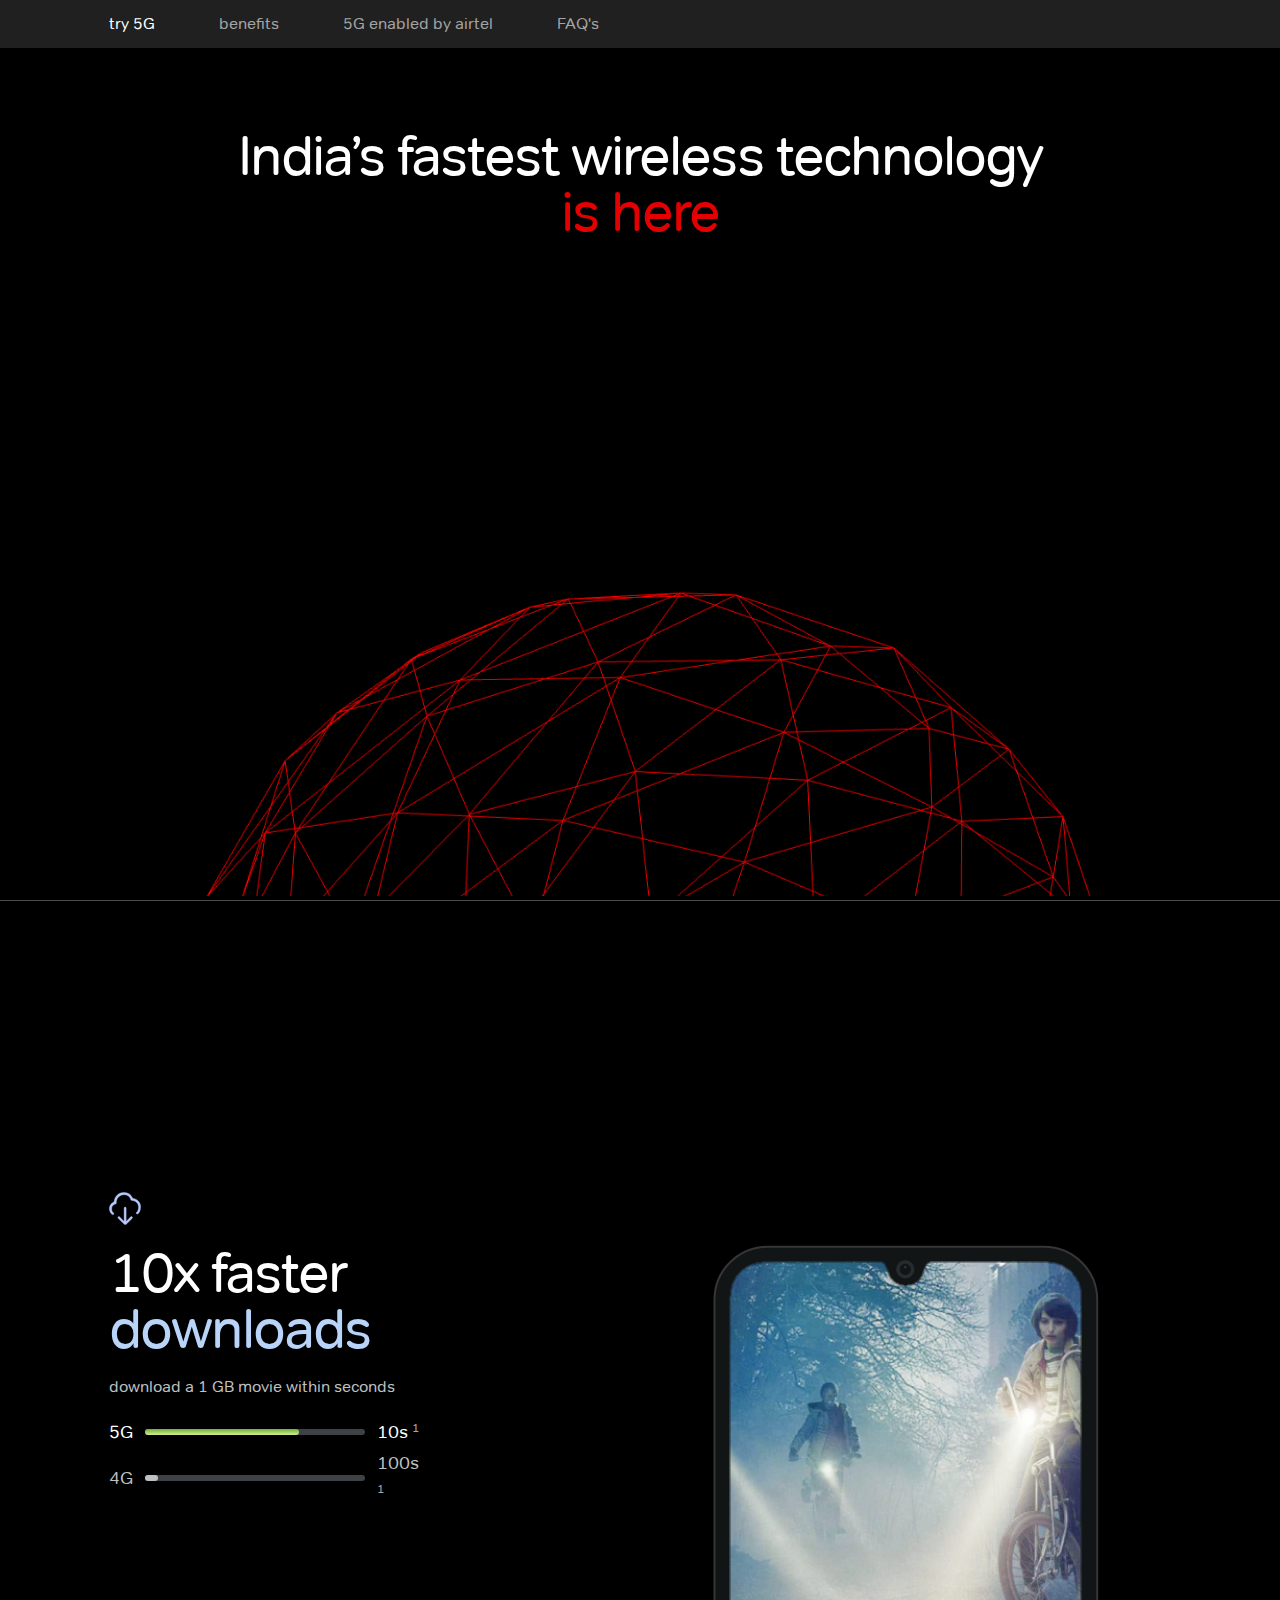
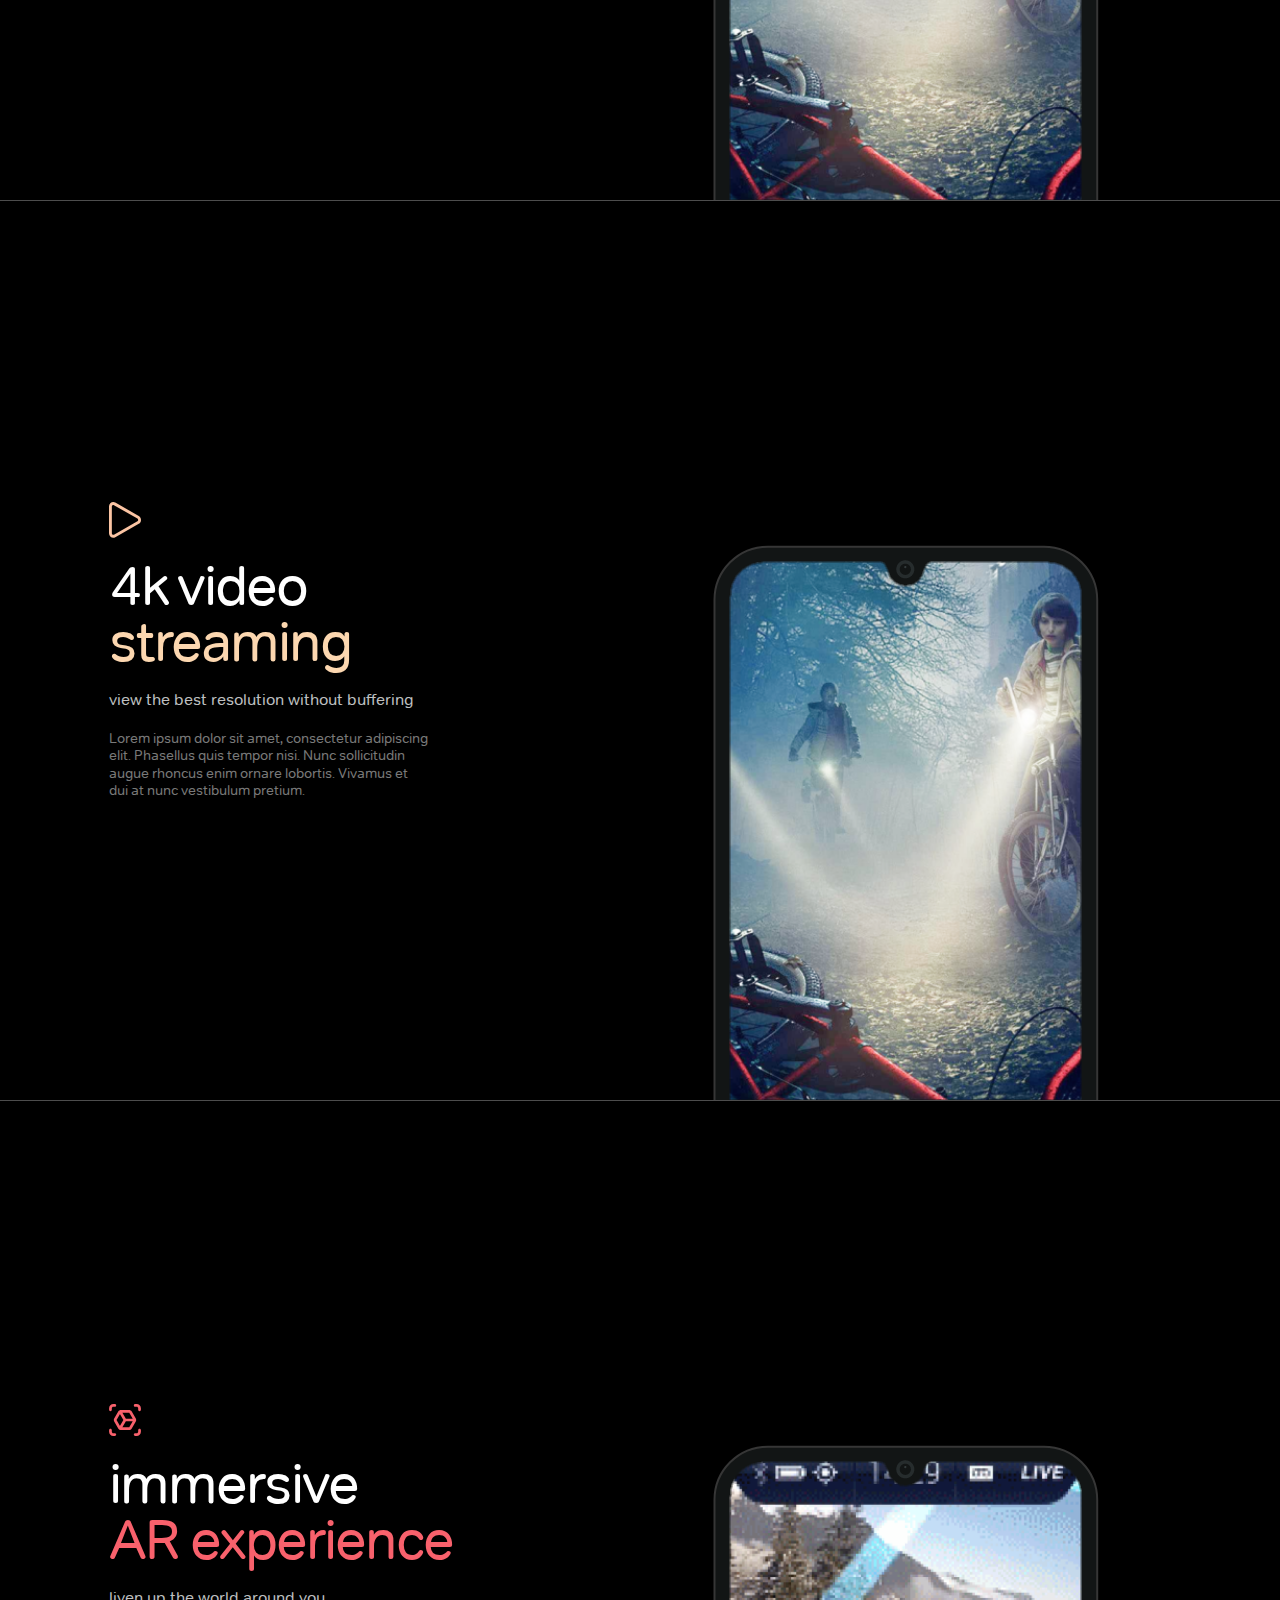
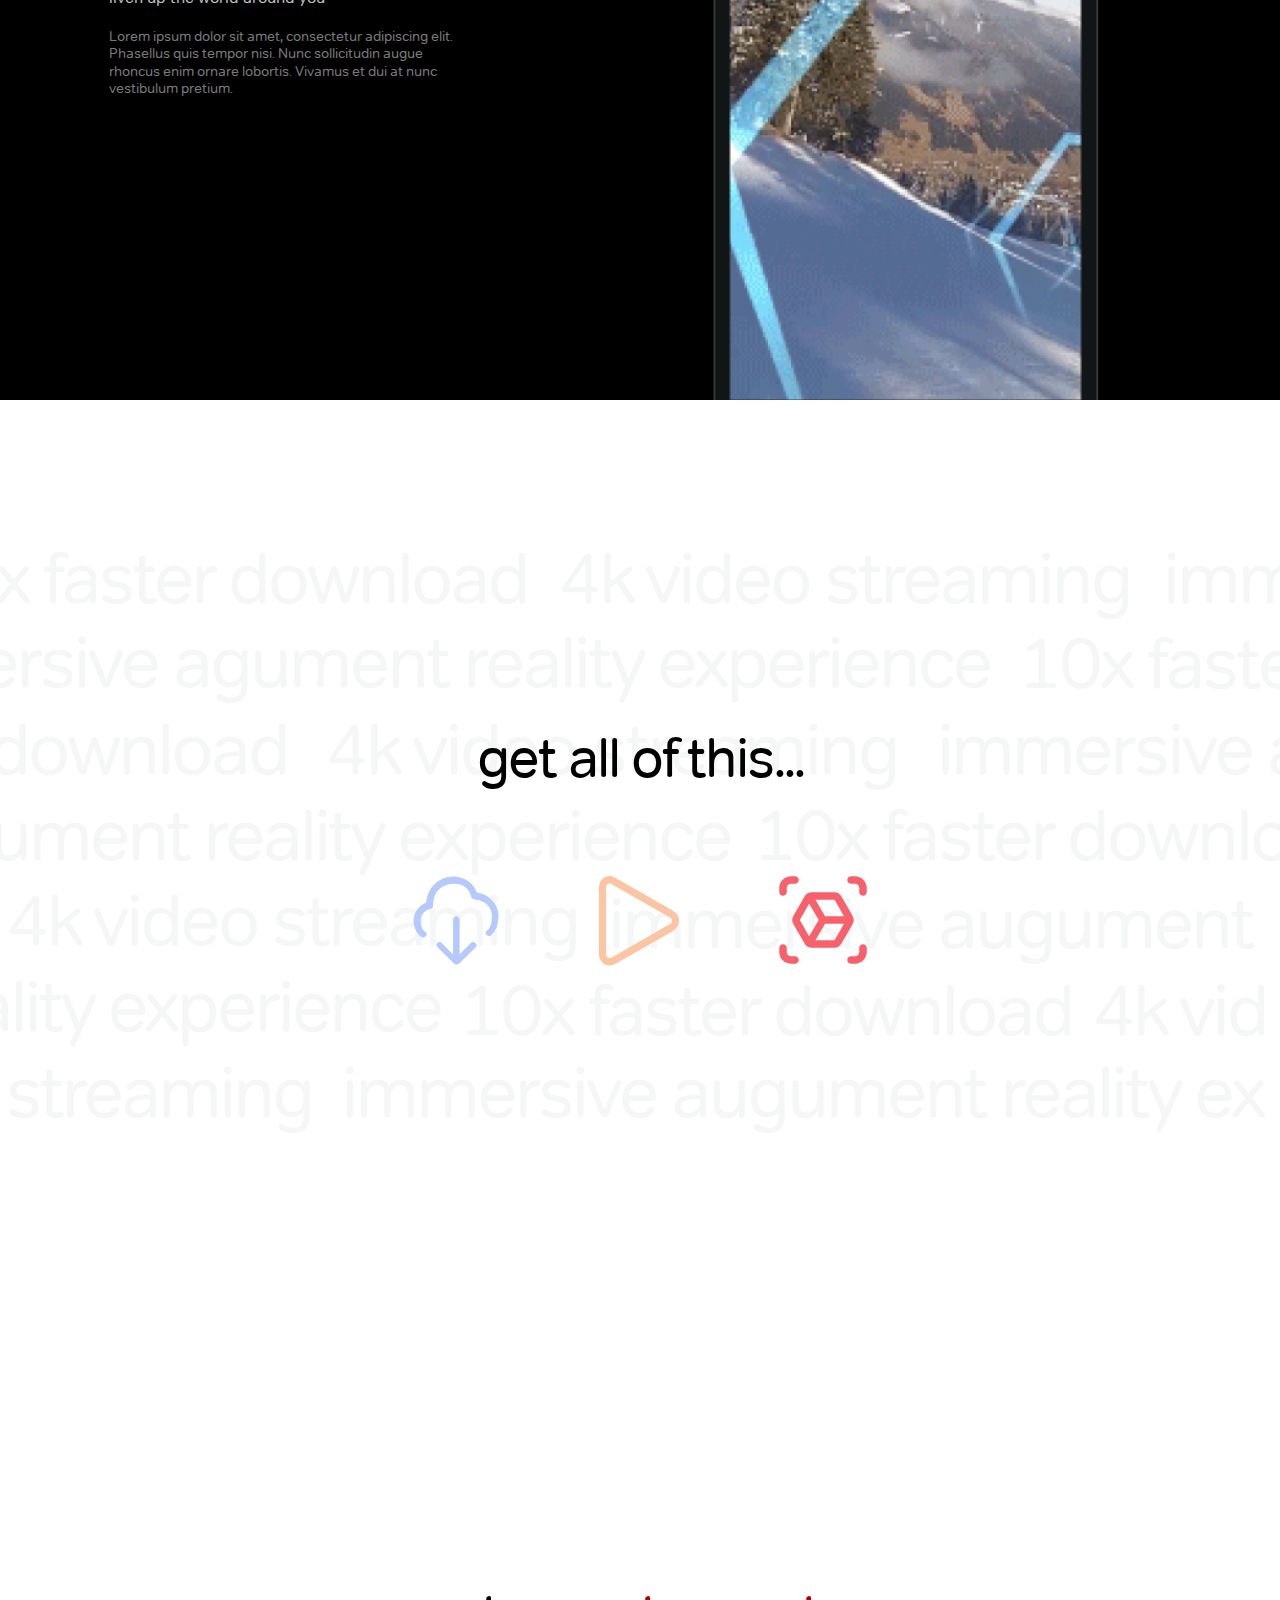
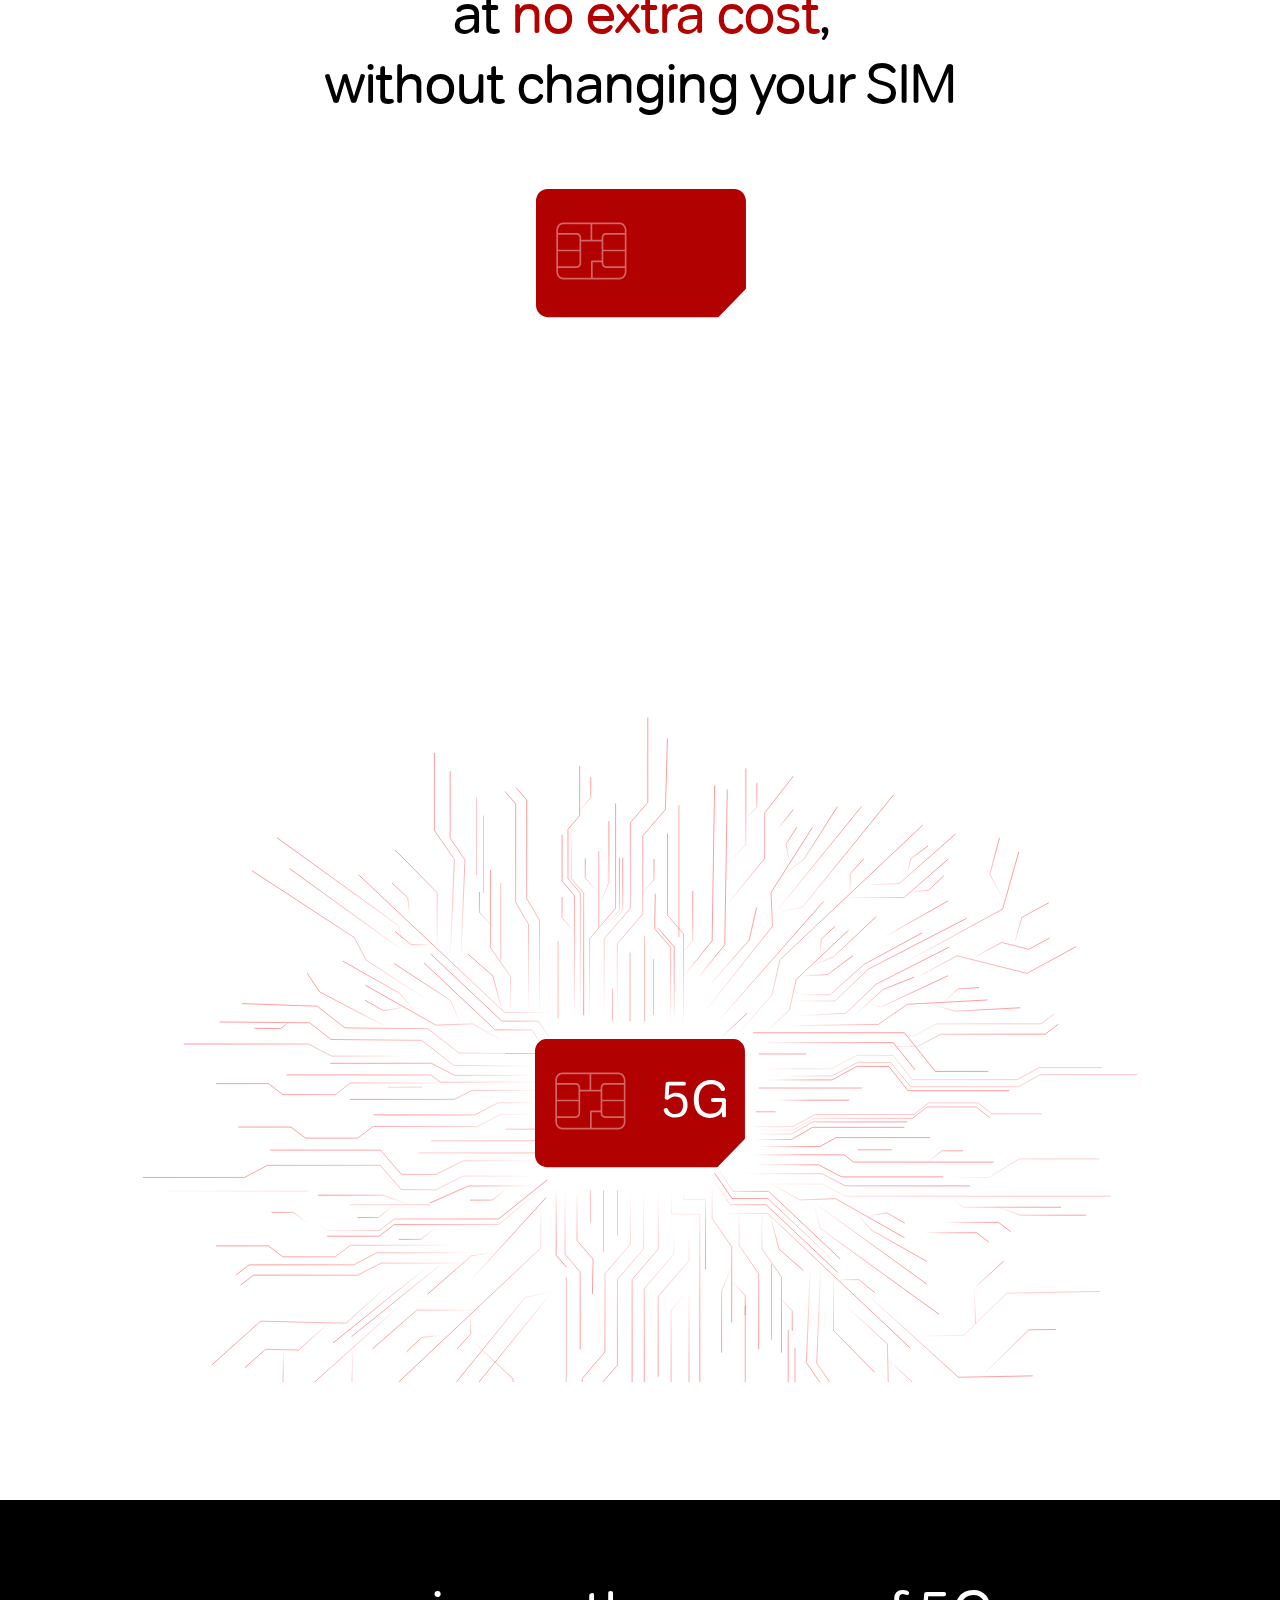
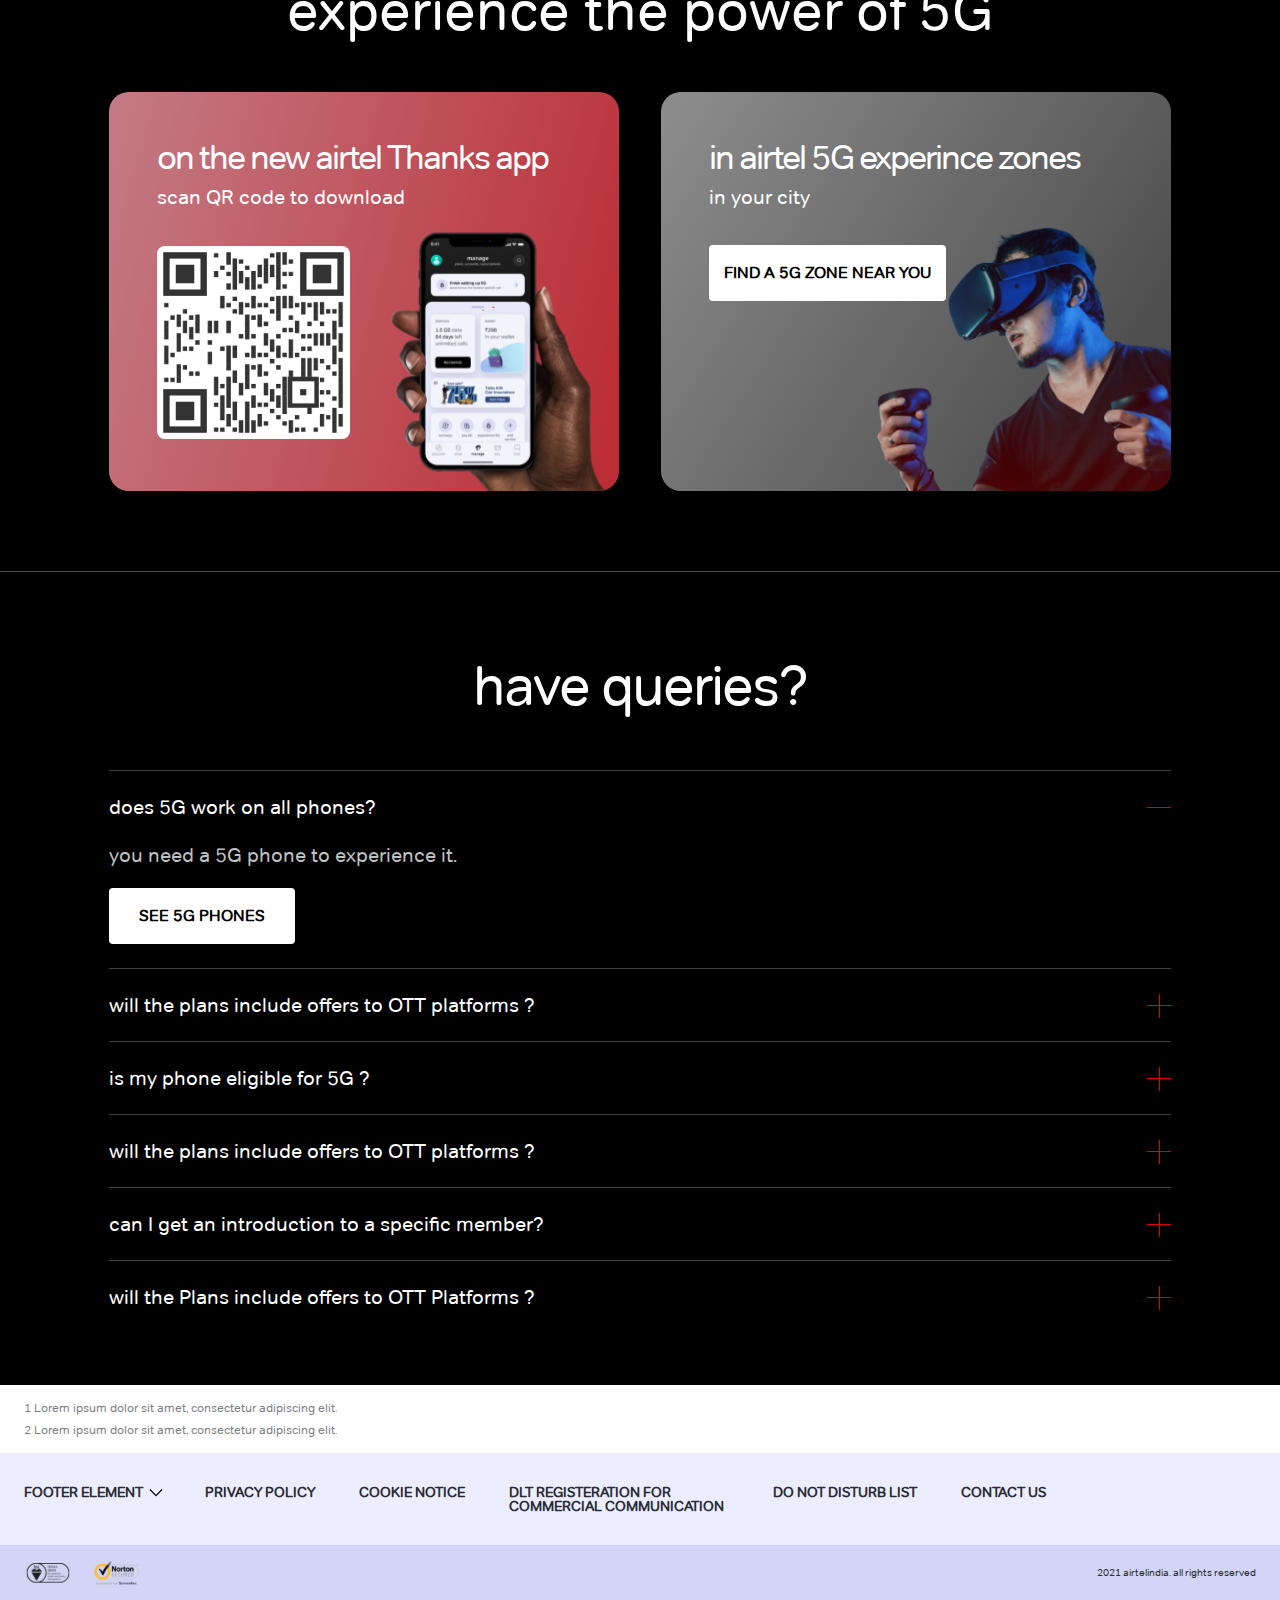
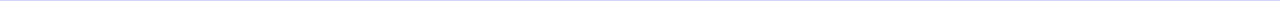
==== index.html @ 3ee7df26 "first commit" ====
<!DOCTYPE html>
<html lang="en">
<head>
    <meta charset="UTF-8">
    <meta http-equiv="X-UA-Compatible" content="IE=edge">
    <meta name="viewport" content="width=device-width, initial-scale=1.0">
    <title>Airtel 5G</title>
    <link rel="stylesheet" href="./font/font-style.css" />
    <link rel="stylesheet" href="./scss/style.css" />
</head>
<body>
    <header>
      <div class="sub_header">
        <div class="container">
          <ul class="menu_list" id="menu_list">
            <li class="active">
              <a href="javascript:void(0);">try 5G</a>
            </li>
            <li>
              <a href="javascript:void(0);">benefits</a>
            </li>
            <li>
              <a href="javascript:void(0);">5G enabled by airtel</a>
            </li>
            <li>
              <a href="javascript:void(0);">FAQ's</a>
            </li>
          </ul>
        </div>
      </div>
    </header>
    <section class="head_sectoin">
      <div class="startup_content">
        <div class="container">
          <div class="inside_area">
            <div class="content">
                <h4>India’s fastest wireless technology</h4>
                <h4><span>is here</span></h4>
            </div>
            <div class="animated_circle">
                <img src="./img/svg/sphere1.svg" alt="" />
            </div>
          </div>
        </div>
      </div>
    </section>
    <section class="download_section">
      <div class="container">
        <div class="inside_controller">
          <div class="content_left">
            <div class="content_area">
              <div class="icon">
                <img src="./img/svg/download_icon.svg" alt="" />
              </div>
              <h4>10x faster <span>downloads</span></h4>
              <div class="info_text">download a 1 GB movie within seconds</div>
              <div class="download_compare">
              <div class="progress progress_5g">
                  <span class="spectra_name">5G</span>
                  <div class="progress_bar">
                      <span class="loader"></span>
                  </div>
                  <span class="load_time">10s <sup>1</sup></span>
              </div>
              <div class="progress progress_4g">
                  <span class="spectra_name">4G</span>
                  <div class="progress_bar">
                      <span class="loader"></span>
                  </div>
                  <span class="load_time">100s <sup>1</sup></span>
              </div>
            </div>
            </div>
          </div>
          <div class=""></div>
          <div class="media_right">
            <div class="phone_pic">
                <img class="inside_screen" src="./img/png/Screen1.png" alt="" />
                <img class="screen_frame" src="./img/png/Device.png" alt="" />
            </div>
          </div>
        </div>
      </div>
    </section>
    <section class="video_section">
      <div class="container">
        <div class="inside_controller">
          <div class="content_left">
            <div class="content_area">
              <div class="icon">
                <img src="./img/svg/video_icon.svg" alt="" />
              </div>
              <h4>4k video <span>streaming</span></h4>
              <div class="info_text">view the best resolution without buffering</div>
              <p>Lorem ipsum dolor sit amet, consectetur adipiscing elit. Phasellus quis tempor nisi. Nunc sollicitudin augue rhoncus enim ornare lobortis. Vivamus et dui at nunc vestibulum pretium.</p>
            </div>
          </div>
          <div class="media_right">
            <div class="phone_pic">
                <img class="inside_screen" src="./img/png/Screen1.png" alt="" />
                <img class="screen_frame" src="./img/png/Device.png" alt="" />
            </div>
          </div>
        </div>
      </div>
    </section>
    <section class="experience_section">
      <div class="container">
        <div class="inside_controller">
          <div class="content_left">
            <div class="content_area">
              <div class="icon">
                <img src="./img/svg/experience_icon.svg" alt="" />
              </div>
              <h4>immersive <span>AR experience</span></h4>
              <div class="info_text">liven up the world around you</div>
              <p>Lorem ipsum dolor sit amet, consectetur adipiscing elit. Phasellus quis tempor nisi. Nunc sollicitudin augue rhoncus enim ornare lobortis. Vivamus et dui at nunc vestibulum pretium.</p>
            </div>
          </div>
          <div class="media_right">
            <div class="phone_pic">
                <img class="inside_screen" src="./img/png/AR-ski.png" alt="" />
                <img class="screen_frame" src="./img/png/Device.png" alt="" />
            </div>
          </div>
        </div>
      </div>
    </section>
    <section class="benefit_section">
        <div class="loding_screen">
            <div class="container">
                <div class="lodiing_area">
                    <div class="lodiing_content">
                        <div class="title">get all of this...</div>
                        <ul class="load_items">
                            <li>
                                <img src="./img/svg/download_icon.svg" alt="" />
                            </li>
                            <li>
                                <img src="./img/svg/video_icon.svg" alt="" />
                            </li>
                            <li>
                                <img src="./img/svg/experience_icon.svg" alt="" />
                            </li>
                        </ul>
                    </div>
                </div>
            </div>
        </div>
        <div class="sim_screen">
            <div class="container">
                <div class="lodiing_area">
                    <div class="lodiing_content">
                        <div class="title">at <span>no extra cost</span>,</div>
                        <div class="title">without changing your SIM</div>
                        <div class="sim_exchange">
                            <img src="./img/svg/Sim.svg" alt="" />
                        </div>
                    </div>
                </div>
            </div>
        </div>
        <div class="sim_exchanged_screen">
            <div class="container">
                <div class="lodiing_area">
                    <div class="lodiing_content">
                        <div class="sim_exchange">
                            <img src="./img/svg/5g.svg" alt="" />
                        </div>
                    </div>
                </div>
            </div>
        </div>
    </section>
    <section class="enabled_5g_section">
        <div class="container">
            <h3>experience the power of 5G</h3>
          <div class="row">
            <div class="left_col">
              <div class="card card_app">
                    <div class="graphics">
                        <img src="./img/svg/app_show.svg" alt="" />
                    </div>
                    <div class="card_content">
                        <h5>on the new airtel Thanks app</h5>
                        <p>scan QR code to download</p>
                        <div class="qrcode">
                            <img src="./img/svg/qrcode.svg" alt="" />
                        </div>
                    </div>
                </div>
            </div>
            <div class="right_col">
                <div class="card card_5gZone">
                    <div class="graphics">
                        <img src="./img/png/preview.png" alt="" />
                    </div>
                    <div class="card_content">
                        <h5>in airtel 5G experince zones</h5>
                        <p>in your city</p>
                        <div class="action_button">
                            <a href="javascript:void(0);">find a 5G zone Near You</a>
                        </div>
                    </div>
                  </div>
                </div>
            </div>
          </div>
        </div>
      </section>
      <section class="faq_section">
        <div class="container">
          <div class="inside_faq_area">
              <h4>have queries?</h4>
                <div class="details_group">
                  <details class="details" open="true">
                    <summary class="details__summary">
                        does 5G work on all phones?
                    </summary>
                    <div class="details__content">
                        <p>you need a 5G phone to experience it.</p>
                        <div class="button_area">
                            <a class="trigger" href="javascript:void(0);">see 5G phones</a>
                        </div>
                    </div>
                  </details>
              
                  <details class="details">
                    <summary class="details__summary">will the plans include offers to OTT platforms ?</summary>
                    <div class="details__content">
                      <p>Lorem ipsum dolor sit, amet consectetur adipisicing elit. </p> 
                    </div>
                  </details>
              
                  <details class="details">
                    <summary class="details__summary">is my phone eligible for 5G ?</summary>
                    <div class="details__content">
                      <p>Lorem ipsum dolor sit amet consectetur adipisicing elit. Voluptatem recusandae, amet quisquam aliquid commodi hic ea quibusdam voluptates, exercitationem labore rerum accusantium consequuntur architecto? Ea fugit nisi laborum voluptatibus quisquam laboriosam tenetur. Autem molestias quod, obcaecati deserunt totam quae corporis, optio ipsam, similique adipisci fuga explicabo earum incidunt natus id.</p>
                    </div>
                  </details>
              
                  <details class="details">
                    <summary class="details__summary">will the plans include offers to OTT platforms ?</summary>
                    <div class="details__content">
                      <p>Lorem ipsum, dolor sit amet consectetur adipisicing elit. A odit voluptate saepe optio quia illo veniam. Distinctio, aliquam neque libero veniam sint ab perferendis? Dolore.</p>
                    </div>
                  </details>
                  <details class="details">
                    <summary class="details__summary">can I get an introduction to a specific member?</summary>
                    <div class="details__content">
                      <p>Lorem ipsum, dolor sit amet consectetur adipisicing elit. A odit voluptate saepe optio quia illo veniam. Distinctio, aliquam neque libero veniam sint ab perferendis? Dolore.</p>
                    </div>
                  </details>
                  <details class="details">
                    <summary class="details__summary">will the Plans include offers to OTT Platforms ?</summary>
                    <div class="details__content">
                      <p>Lorem ipsum, dolor sit amet consectetur adipisicing elit. A odit voluptate saepe optio quia illo veniam. Distinctio, aliquam neque libero veniam sint ab perferendis? Dolore.</p>
                    </div>
                  </details>
                </div>
            </div>
        </div>
      </section>
      <footer>
        <ul class="footer_top">
          <li class="footer_top_item">1 Lorem ipsum dolor sit amet, consectetur adipiscing elit.</li>
          <li class="footer_top_item">2 Lorem ipsum dolor sit amet, consectetur adipiscing elit.</li>
        </ul>
        <ul class="footer_main">
          <li class="footer_main_item">Footer Element</li>
          <li class="footer_main_item">Privacy Policy</li>
          <li class="footer_main_item">Cookie Notice</li>
          <li class="footer_main_item">DLT Registeration for commercial communication</li>
          <li class="footer_main_item">Do not disturb list</li>
          <li class="footer_main_item">Contact Us</li>
        </ul>
        <div class="footer_foot">
          <div class="footer_foot_left">
            <img class="img" src="./img/svg/bsi.svg" alt="bsi" />
            <img class="img" src="./img/svg/norton.svg" alt="norton" />
          </div>
          <div class="footer_foot_right">2021 airtelindia. all rights reserved</div>
        </div>
      </footer>
      <!-- modal -->
    <div class="modal">
        <div class="modal_body">
            <div class="container">
                <span class="close_button"></span>
                <div class="modal_head">
                    <h1>airtel 5G experience zones</h1>
                    <p>select a city to find airtel 5G experience zones</p>
                    <ul class="badge_items">
                        <li>
                            <a href="javascript:void(0);">Delhi</a>
                        </li>
                        <li>
                            <a href="javascript:void(0);">Mumbai</a>
                        </li>
                        <li>
                            <a href="javascript:void(0);">Bangalore</a>
                        </li>
                        <li>
                            <a href="javascript:void(0);">Chennai</a>
                        </li>
                        <li>
                            <a href="javascript:void(0);">Hyderabad</a>
                        </li>
                    </ul>
                </div>
                <div class="near_option_card">
                    <div class="card_title">5g zones near you</div>
                    <div class="inside_wrapper">
                        <ul class="zone_list">
                            <li>
                                <div class="inside_list">
                                    <div class="icon">
                                        <img src="./img/svg/marketplace.svg" alt="" />
                                    </div>
                                    <div class="content">
                                        <h4>Airtel Store Sector 14</h4>
                                        <div class="near_destination">andrew ganj • 1 km</div>
                                        <a href="javascript:void(0);">VIEW ON MAP</a>
                                    </div>
                                </div> 
                            </li>
                            <li>
                                <div class="inside_list">
                                    <div class="icon">
                                        <img src="./img/svg/marketplace.svg" alt="" />
                                    </div>
                                    <div class="content">
                                        <h4>Airtel Store Sector 14</h4>
                                        <div class="near_destination">andrew ganj • 1 km</div>
                                        <a href="javascript:void(0);">VIEW ON MAP</a>
                                    </div>
                                </div> 
                            </li>
                            <li>
                                <div class="inside_list">
                                    <div class="icon">
                                        <img src="./img/svg/marketplace.svg" alt="" />
                                    </div>
                                    <div class="content">
                                        <h4>Airtel Store Sector 14</h4>
                                        <div class="near_destination">andrew ganj • 1 km</div>
                                        <a href="javascript:void(0);">VIEW ON MAP</a>
                                    </div>
                                </div> 
                            </li>
                            <li>
                                <div class="inside_list">
                                    <div class="icon">
                                        <img src="./img/svg/marketplace.svg" alt="" />
                                    </div>
                                    <div class="content">
                                        <h4>Airtel Store Sector 14</h4>
                                        <div class="near_destination">andrew ganj • 1 km</div>
                                        <a href="javascript:void(0);">VIEW ON MAP</a>
                                    </div>
                                </div> 
                            </li>
                            <li>
                                <div class="inside_list">
                                    <div class="icon">
                                        <img src="./img/svg/marketplace.svg" alt="" />
                                    </div>
                                    <div class="content">
                                        <h4>Airtel Store Sector 14</h4>
                                        <div class="near_destination">andrew ganj • 1 km</div>
                                        <a href="javascript:void(0);">VIEW ON MAP</a>
                                    </div>
                                </div> 
                            </li>
                            <li>
                                <div class="inside_list">
                                    <div class="icon">
                                        <img src="./img/svg/marketplace.svg" alt="" />
                                    </div>
                                    <div class="content">
                                        <h4>Airtel Store Sector 14</h4>
                                        <div class="near_destination">andrew ganj • 1 km</div>
                                        <a href="javascript:void(0);">VIEW ON MAP</a>
                                    </div>
                                </div> 
                            </li>
                        </ul>
                    </div>
                </div>
            </div>
        </div>
    </div>
      <script src="./js/modal.js"></script>
      <script src="./js/accordion.js"></script>
  </body>
</html>
---- font/font-style.css ----
@font-face {
    font-family: "Tondo Corp";
    src: url("./Tondo_Corp.eot");
    src: url("./Tondo_Corp.eot?#iefix") format("embedded-opentype"),
    url("./Tondo_Corp.woff2") format("woff2"),
    url("./Tondo_Corp.woff") format("woff"),
    url("./Tondo_Corp.ttf") format("truetype"),
    url("./Tondo_Corp.svg") format("svg"); 
}
---- scss/style.css ----
:root {
  --white: #fff;
  --black: #000;
  --primary-color: #e40000;
  --gray: #202020;
  --light-gray: #BFC0C1;
}

input:hover, input:focus,
button:hover,
button:focus,
a:hover,
a:focus {
  outline: none;
}

html {
  -webkit-text-size-adjust: 100%;
}

body {
  margin: 0;
  padding: 0;
}

* {
  -webkit-box-sizing: border-box;
          box-sizing: border-box;
}

a {
  text-decoration: none;
}

h1,
h2,
h3,
h4,
h5 {
  font-weight: 700;
}

b,
strong {
  font-weight: bolder;
}

small {
  font-size: 80%;
}

ul {
  list-style: none;
  margin: 0;
  padding: 0;
}

sub,
sup {
  font-size: 75%;
  line-height: 0;
  position: relative;
  vertical-align: baseline;
}

sub {
  bottom: -0.25em;
}

sup {
  top: -0.5em;
}

img {
  border-style: none;
}

button,
input,
optgroup,
select,
textarea {
  font-family: inherit;
  font-size: 100%;
  margin: 0;
}

button,
select {
  text-transform: none;
}

button,
[type="button"],
[type="reset"],
[type="submit"] {
  -webkit-appearance: button;
}

button::-moz-focus-inner,
[type="button"]::-moz-focus-inner,
[type="reset"]::-moz-focus-inner,
[type="submit"]::-moz-focus-inner {
  border-style: none;
  padding: 0;
}

button:-moz-focusring,
[type="button"]:-moz-focusring,
[type="reset"]:-moz-focusring,
[type="submit"]:-moz-focusring {
  outline: none;
}

textarea {
  overflow: auto;
}

[type="checkbox"],
[type="radio"] {
  padding: 0;
}

[type="number"]::-webkit-inner-spin-button,
[type="number"]::-webkit-outer-spin-button {
  height: auto;
}

[type="search"] {
  -webkit-appearance: textfield;
  outline-offset: -2px;
}

[type="search"]::-webkit-search-decoration {
  -webkit-appearance: none;
}

::-webkit-file-upload-button {
  -webkit-appearance: button;
  font: inherit;
}

details {
  display: block;
}

template {
  display: none;
}

[hidden] {
  display: none;
}

footer .footer {
  -webkit-transition: all 0.2s ease-in-out;
  transition: all 0.2s ease-in-out;
}

footer .footer_top {
  padding: 16px 24px;
}

footer .footer_top_item {
  font-size: 12px;
  line-height: 14px;
  color: rgba(62, 65, 70, 0.7);
}

footer .footer_top_item:not(:first-child) {
  margin-top: 8px;
}

footer .footer_main {
  background-color: #ECEDFF;
  padding: 32px 24px;
  display: -webkit-box;
  display: -ms-flexbox;
  display: flex;
}

@media (max-width: 766px) {
  footer .footer_main {
    -webkit-box-orient: vertical;
    -webkit-box-direction: normal;
        -ms-flex-direction: column;
            flex-direction: column;
    padding: 24px;
  }
}

footer .footer_main_item {
  text-transform: uppercase;
  font-size: 14px;
  line-height: 14px;
  font-weight: 700;
  color: #292C31;
  max-width: 220px;
  cursor: pointer;
}

footer .footer_main_item:first-child {
  display: block;
}

@media (max-width: 766px) {
  footer .footer_main_item:first-child {
    display: none;
  }
}

footer .footer_main_item:first-child::after {
  content: "";
  display: inline-block;
  width: 8px;
  height: 8px;
  border-radius: 1px;
  border-bottom: 2px solid #292C31;
  border-right: 2px solid #292C31;
  -webkit-transform: rotate(45deg);
          transform: rotate(45deg);
  top: -2px;
  position: relative;
  margin-left: 8px;
}

@media (max-width: 766px) {
  footer .footer_main_item {
    line-height: 20px;
  }
}

footer .footer_main_item:not(:last-child) {
  margin-right: 44px;
}

@media (max-width: 766px) {
  footer .footer_main_item:not(:last-child) {
    margin-right: 0;
    margin-bottom: 22px;
  }
}

footer .footer_foot {
  background-color: #D2D5F6;
  padding: 16px 24px;
  display: -webkit-box;
  display: -ms-flexbox;
  display: flex;
  -webkit-box-align: center;
      -ms-flex-align: center;
          align-items: center;
}

@media (max-width: 766px) {
  footer .footer_foot {
    -webkit-box-orient: vertical;
    -webkit-box-direction: normal;
        -ms-flex-direction: column;
            flex-direction: column;
    -webkit-box-align: start;
        -ms-flex-align: start;
            align-items: flex-start;
  }
}

footer .footer_foot_left {
  display: -webkit-box;
  display: -ms-flexbox;
  display: flex;
}

footer .footer_foot_left .img:not(:first-child) {
  margin-left: 20px;
}

@media (max-width: 766px) {
  footer .footer_foot_left .img:not(:first-child) {
    margin-left: 18px;
  }
}

footer .footer_foot_right {
  margin-left: auto;
  font-size: 10px;
  line-height: 10px;
  font-weight: 400;
  color: #292C31;
}

@media (max-width: 766px) {
  footer .footer_foot_right {
    margin-left: unset;
    margin-top: 8px;
  }
}

img {
  max-width: 100%;
}

body {
  font-family: "Tondo Corp";
  color: var(--black);
  overflow-x: hidden;
}

body.modal-open {
  overflow: hidden;
}

figure {
  margin: 0;
}

.container {
  max-width: 1110px;
  width: 100%;
  padding: 0 24px;
  margin: 0 auto;
}

@media (max-width: 766px) {
  .container {
    padding: 0 24px;
  }
}

header {
  position: -webkit-sticky;
  position: sticky;
  top: 0;
  z-index: 2;
}

header .sub_header {
  background-color: var(--gray);
}

header .sub_header .menu_list {
  display: -webkit-box;
  display: -ms-flexbox;
  display: flex;
  -ms-flex-wrap: wrap;
      flex-wrap: wrap;
}

header .sub_header .menu_list li:not(:last-child) {
  margin-right: 64px;
}

header .sub_header .menu_list li a {
  display: inline-block;
  padding: 16px 0;
  font-weight: 400;
  font-size: 16px;
  line-height: 1;
  color: rgba(255, 255, 255, 0.6);
}

header .sub_header .menu_list li.active a, header .sub_header .menu_list li:hover a {
  color: white;
}

header .sub_header .menu_list li.active a {
  pointer-events: none;
}

.head_sectoin {
  background-color: var(--black);
  height: calc(100vh - 48px);
  overflow: hidden;
}

.head_sectoin .startup_content {
  height: inherit;
}

.head_sectoin .startup_content .container {
  height: inherit;
}

.head_sectoin .startup_content .container .inside_area {
  display: -webkit-box;
  display: -ms-flexbox;
  display: flex;
  -webkit-box-orient: vertical;
  -webkit-box-direction: normal;
      -ms-flex-direction: column;
          flex-direction: column;
  -webkit-box-pack: justify;
      -ms-flex-pack: justify;
          justify-content: space-between;
  height: inherit;
  padding-top: 34px;
}

@media (min-width: 767px) {
  .head_sectoin .startup_content .container .inside_area {
    padding-top: 80px;
    text-align: center;
  }
}

.head_sectoin .startup_content h4 {
  margin: 0;
  color: var(--white);
  font-weight: 400;
  font-size: 48px;
  line-height: 1.25;
  letter-spacing: -2px;
}

@media (min-width: 767px) {
  .head_sectoin .startup_content h4 {
    font-size: 56px;
    line-height: 1;
  }
}

.head_sectoin .startup_content h4 span {
  color: var(--primary-color);
}

.media_right {
  display: -webkit-box;
  display: -ms-flexbox;
  display: flex;
  height: 100%;
}

@media (min-width: 767px) {
  .media_right {
    width: 50%;
    -webkit-box-align: end;
        -ms-flex-align: end;
            align-items: flex-end;
  }
}

.media_right .phone_pic {
  display: -webkit-inline-box;
  display: -ms-inline-flexbox;
  display: inline-flex;
  margin: 0 auto;
  position: relative;
  max-height: 555px;
}

.media_right .phone_pic .screen_frame {
  position: relative;
}

.media_right .phone_pic .inside_screen {
  position: absolute;
  left: 10px;
  bottom: 0;
  right: 0;
  width: calc(100% - 20px);
  height: 100%;
  -o-object-fit: cover;
     object-fit: cover;
}

.download_compare {
  margin-top: 24px;
}

.download_compare .spectra_name {
  min-width: 24px;
  max-width: 24px;
  margin-right: 12px;
  color: var(--white);
  font-weight: 400;
  font-size: 18px;
  line-height: 1.7;
}

.download_compare .load_time {
  min-width: 52px;
  max-width: 52px;
  color: var(--white);
  font-weight: 400;
  font-size: 18px;
  line-height: 1.7;
}

.download_compare .load_time sup {
  color: rgba(255, 255, 255, 0.67);
  font-weight: 400;
  font-size: 12px;
  font-weight: 400;
}

.download_compare .progress_bar {
  -webkit-box-flex: 1;
      -ms-flex-positive: 1;
          flex-grow: 1;
  height: 6px;
  border-radius: 6px;
  background: #3e4146;
  margin-right: 12px;
  position: relative;
}

.download_compare .loader {
  position: absolute;
  left: 0;
  top: 0;
  height: 100%;
  border-radius: inherit;
}

.download_compare .progress {
  display: -webkit-box;
  display: -ms-flexbox;
  display: flex;
  -webkit-box-align: center;
      -ms-flex-align: center;
          align-items: center;
}

.download_compare .progress_5g .loader {
  width: 70%;
  background: -webkit-gradient(linear, left top, left bottom, from(#67b044), to(#daef84));
  background: linear-gradient(180deg, #67b044 0%, #daef84 100%);
}

.download_compare .progress_4g .loader {
  width: 6%;
  display: -webkit-box;
  display: -ms-flexbox;
  display: flex;
  background: var(--light-gray);
}

.download_compare .progress_4g .load_time,
.download_compare .progress_4g .spectra_name {
  color: var(--light-gray);
}

.download_section {
  background-color: var(--black);
  border-top: 1px solid rgba(255, 255, 255, 0.3);
  min-height: 100vh;
  display: -webkit-box;
  display: -ms-flexbox;
  display: flex;
}

.download_section > div {
  height: inherit;
}

@media (min-width: 767px) {
  .download_section .inside_controller {
    display: -webkit-box;
    display: -ms-flexbox;
    display: flex;
    height: 100%;
  }
}

.download_section .content_left {
  -webkit-box-align: center;
      -ms-flex-align: center;
          align-items: center;
  display: -webkit-box;
  display: -ms-flexbox;
  display: flex;
  padding: 24px 0;
}

@media (min-width: 767px) {
  .download_section .content_left {
    width: 50%;
  }
}

.download_section .content_left .content_area {
  max-width: 320px;
  width: 100%;
}

.download_section .content_left .content_area .icon img {
  max-width: 32px;
}

.download_section .content_left .content_area h4 {
  color: var(--white);
  font-weight: 400;
  font-size: 48px;
  line-height: 0.9;
  letter-spacing: -2px;
  margin: 10px 0 0;
}

@media (min-width: 767px) {
  .download_section .content_left .content_area h4 {
    font-size: 56px;
    line-height: 1;
    margin: 16px 0 0;
  }
}

.download_section .content_left .content_area h4 span {
  color: #b9d4f9;
  display: block;
}

.download_section .content_left .content_area .info_text {
  color: var(--light-gray);
  font-weight: 400;
  font-size: 16px;
  line-height: 0.75;
  margin: 24px 0 0;
}

.video_section {
  background-color: var(--black);
  border-top: 1px solid rgba(255, 255, 255, 0.3);
  min-height: 100vh;
  display: -webkit-box;
  display: -ms-flexbox;
  display: flex;
}

.video_section > div {
  height: inherit;
}

@media (min-width: 767px) {
  .video_section .inside_controller {
    display: -webkit-box;
    display: -ms-flexbox;
    display: flex;
    height: 100%;
  }
}

.video_section .content_left {
  -webkit-box-align: center;
      -ms-flex-align: center;
          align-items: center;
  display: -webkit-box;
  display: -ms-flexbox;
  display: flex;
  padding: 24px 0;
}

@media (min-width: 767px) {
  .video_section .content_left {
    width: 50%;
  }
}

.video_section .content_left .content_area {
  max-width: 320px;
  width: 100%;
}

.video_section .content_left .content_area .icon img {
  max-width: 32px;
}

.video_section .content_left .content_area h4 {
  color: var(--white);
  font-weight: 400;
  font-size: 48px;
  line-height: 0.9;
  letter-spacing: -2px;
  margin: 10px 0 0;
}

@media (min-width: 767px) {
  .video_section .content_left .content_area h4 {
    font-size: 56px;
    line-height: 1;
    margin: 16px 0 0;
  }
}

.video_section .content_left .content_area h4 span {
  color: #fcd7b0;
  display: block;
}

.video_section .content_left .content_area .info_text {
  color: var(--light-gray);
  font-weight: 400;
  font-size: 16px;
  line-height: 0.75;
  margin: 24px 0 0;
}

.video_section .content_left .content_area p {
  color: #797979;
  font-weight: 400;
  font-size: 14px;
  line-height: 1.25;
  margin: 24px 0 0;
}

.experience_section {
  background-color: var(--black);
  border-top: 1px solid rgba(255, 255, 255, 0.3);
  min-height: 100vh;
  display: -webkit-box;
  display: -ms-flexbox;
  display: flex;
}

.experience_section > div {
  height: inherit;
}

@media (min-width: 767px) {
  .experience_section .inside_controller {
    display: -webkit-box;
    display: -ms-flexbox;
    display: flex;
    height: 100%;
  }
}

.experience_section .inside_controller .content_left {
  -webkit-box-align: center;
      -ms-flex-align: center;
          align-items: center;
  display: -webkit-box;
  display: -ms-flexbox;
  display: flex;
  padding: 24px 0;
}

@media (min-width: 767px) {
  .experience_section .inside_controller .content_left {
    width: 50%;
  }
}

.experience_section .inside_controller .content_left .content_area {
  max-width: 350px;
  width: 100%;
}

.experience_section .inside_controller .content_left .content_area .icon img {
  max-width: 32px;
}

.experience_section .inside_controller .content_left .content_area h4 {
  color: var(--white);
  font-weight: 400;
  font-size: 48px;
  line-height: 0.9;
  letter-spacing: -2px;
  margin: 10px 0 0;
}

@media (min-width: 767px) {
  .experience_section .inside_controller .content_left .content_area h4 {
    font-size: 56px;
    line-height: 1;
    margin: 16px 0 0;
  }
}

.experience_section .inside_controller .content_left .content_area h4 span {
  color: #f8616c;
  display: block;
}

.experience_section .inside_controller .content_left .content_area .info_text {
  color: var(--light-gray);
  font-weight: 400;
  font-size: 16px;
  line-height: 0.75;
  margin: 24px 0 0;
}

.experience_section .inside_controller .content_left .content_area p {
  color: #797979;
  font-weight: 400;
  font-size: 14px;
  line-height: 1.25;
  margin: 24px 0 0;
}

.benefit_section .loding_screen {
  background: url(../img/svg/Bg_text_layer.svg) 100% center no-repeat;
}

.benefit_section .loding_screen .lodiing_area {
  min-height: 100vh;
  display: -webkit-box;
  display: -ms-flexbox;
  display: flex;
  -webkit-box-align: center;
      -ms-flex-align: center;
          align-items: center;
  -webkit-box-pack: center;
      -ms-flex-pack: center;
          justify-content: center;
  text-align: center;
}

.benefit_section .loding_screen .lodiing_area .title {
  font-weight: 400;
  font-size: 56px;
  line-height: 1;
  color: var(--black);
  letter-spacing: -2px;
}

.benefit_section .loding_screen .lodiing_area .load_items {
  display: -webkit-box;
  display: -ms-flexbox;
  display: flex;
  -webkit-box-pack: center;
      -ms-flex-pack: center;
          justify-content: center;
  margin: 90px 0 0;
}

.benefit_section .loding_screen .lodiing_area .load_items li:not(:last-child) {
  margin-right: 100px;
}

.benefit_section .sim_screen .lodiing_area {
  min-height: 100vh;
  display: -webkit-box;
  display: -ms-flexbox;
  display: flex;
  -webkit-box-align: center;
      -ms-flex-align: center;
          align-items: center;
  -webkit-box-pack: center;
      -ms-flex-pack: center;
          justify-content: center;
  text-align: center;
}

.benefit_section .sim_screen .lodiing_area .title {
  font-weight: 400;
  font-size: 56px;
  line-height: 1.25;
  color: var(--black);
  letter-spacing: -2px;
}

.benefit_section .sim_screen .lodiing_area .title span {
  color: #B20101;
}

.benefit_section .sim_screen .lodiing_area .sim_exchange {
  margin: 70px 0 0;
}

.benefit_section .sim_exchanged_screen .lodiing_area {
  min-height: 100vh;
  display: -webkit-box;
  display: -ms-flexbox;
  display: flex;
  -webkit-box-align: center;
      -ms-flex-align: center;
          align-items: center;
  -webkit-box-pack: center;
      -ms-flex-pack: center;
          justify-content: center;
  text-align: center;
}

.enabled_5g_section {
  background-color: var(--black);
  padding: 40px 0;
}

@media (min-width: 767px) {
  .enabled_5g_section {
    padding: 80px 0;
  }
}

.enabled_5g_section h3 {
  font-weight: 400;
  font-size: 48px;
  line-height: 1.1;
  color: var(--white);
  margin: 0;
}

@media (min-width: 767px) {
  .enabled_5g_section h3 {
    font-size: 56px;
    text-align: center;
  }
}

@media (min-width: 767px) {
  .enabled_5g_section .row {
    display: -webkit-box;
    display: -ms-flexbox;
    display: flex;
    margin: 0 -21px;
  }
  .enabled_5g_section .row .right_col, .enabled_5g_section .row .left_col {
    padding: 0 21px;
    width: calc(100% / 2);
    margin-top: 50px;
  }
}

@media (max-width: 766px) {
  .enabled_5g_section .row .right_col, .enabled_5g_section .row .left_col {
    margin: 32px 0;
  }
}

.enabled_5g_section .card {
  border-radius: 20px;
  padding: 48px;
  background-color: var(--white);
  height: 100%;
  position: relative;
  overflow: hidden;
}

.enabled_5g_section .card::before {
  content: '';
  background: rgba(20, 20, 20, 0.25);
  position: absolute;
  top: 0;
  left: 0;
  right: 0;
  bottom: 0;
}

.enabled_5g_section .card .card_content {
  position: relative;
}

.enabled_5g_section .card .graphics {
  position: absolute;
  right: 0;
  bottom: 0;
  max-width: 65%;
}

.enabled_5g_section .card .graphics img {
  max-width: 100%;
  display: -webkit-box;
  display: -ms-flexbox;
  display: flex;
}

.enabled_5g_section .card h5 {
  margin: 0;
  font-weight: 400;
  font-size: 34px;
  line-height: 1;
  letter-spacing: -2px;
  color: var(--white);
}

.enabled_5g_section .card p {
  margin: 0;
  font-weight: 400;
  font-size: 20px;
  line-height: 1.34;
  color: var(--white);
  margin: 10px 0 0;
}

.enabled_5g_section .card .qrcode {
  margin-top: 36px;
}

.enabled_5g_section .card_app {
  background: linear-gradient(285.49deg, #F43640 3.87%, #FE9CA9 97.47%);
}

.enabled_5g_section .card_app .graphics {
  max-width: 46%;
}

.enabled_5g_section .card_5gZone {
  background: linear-gradient(122.62deg, #b3b3b3 3.65%, #575757 95.86%);
}

.enabled_5g_section .card .action_button {
  margin-top: 35px;
}

.enabled_5g_section .card .action_button a {
  background-color: var(--white);
  padding: 20px 15px;
  color: var(--black);
  font-size: 16px;
  line-height: 1;
  font-weight: 700;
  border-radius: 4px;
  display: inline-block;
  text-transform: uppercase;
}

.faq_section {
  background-color: var(--black);
  border-top: 1px solid rgba(255, 255, 255, 0.3);
  padding: 80px 0 52px;
}

.faq_section .inside_faq_area h4 {
  font-weight: 400;
  font-size: 56px;
  line-height: 1.2;
  color: var(--white);
  margin: 0;
  text-align: center;
  letter-spacing: -2px;
}

/* near card */
.near_option_card {
  margin-top: 42px;
  border: 1px solid #E3E5FF;
  border-radius: 16px;
  padding: 24px;
}

.near_option_card .inside_wrapper {
  max-width: 822px;
  margin: 0 auto;
  width: 100%;
}

.near_option_card .card_title {
  font-weight: 700;
  font-size: 18px;
  line-height: 1.2;
  text-transform: uppercase;
  color: #696B6F;
  text-align: center;
}

.near_option_card .zone_list {
  list-style: none;
  margin: 0;
  padding: 0;
}

@media (min-width: 767px) {
  .near_option_card .zone_list {
    display: -webkit-box;
    display: -ms-flexbox;
    display: flex;
    margin: 16px -12px 0;
    -ms-flex-wrap: wrap;
        flex-wrap: wrap;
  }
}

.near_option_card .zone_list li {
  margin: 12px 0;
}

@media (min-width: 767px) {
  .near_option_card .zone_list li {
    width: calc(100% / 3);
    margin: 24px 0;
  }
}

.near_option_card .zone_list li .inside_list {
  display: -webkit-box;
  display: -ms-flexbox;
  display: flex;
}

.near_option_card .zone_list li .inside_list .icon {
  min-width: 20px;
  max-width: 20px;
  margin-right: 18px;
  margin-top: 8px;
}

.near_option_card .zone_list li .inside_list .icon img {
  max-width: 100%;
}

.near_option_card .zone_list li .inside_list h4 {
  font-weight: 700;
  font-size: 16px;
  line-height: 1.2;
  color: #292C31;
  margin: 0;
}

.near_option_card .zone_list li .inside_list .near_destination {
  font-weight: 700;
  font-size: 14px;
  line-height: 1;
  color: #3E4146;
  margin: 10px 0 0;
}

.near_option_card .zone_list li .inside_list a {
  font-weight: 700;
  font-size: 16px;
  line-height: 1;
  color: #027BFC;
  margin: 10px 0 0;
  display: inline-block;
}

/* end near card */
/* modal */
.modal {
  position: fixed;
  left: 0;
  top: 0;
  width: 100%;
  height: 100%;
  background-color: rgba(0, 0, 0, 0.5);
  opacity: 0;
  visibility: hidden;
  -webkit-transform: scale(1.1);
          transform: scale(1.1);
  -webkit-transition: visibility 0s linear 0.25s, opacity 0.25s 0s, -webkit-transform 0.25s;
  transition: visibility 0s linear 0.25s, opacity 0.25s 0s, -webkit-transform 0.25s;
  transition: visibility 0s linear 0.25s, opacity 0.25s 0s, transform 0.25s;
  transition: visibility 0s linear 0.25s, opacity 0.25s 0s, transform 0.25s, -webkit-transform 0.25s;
}

.modal .modal_body {
  position: absolute;
  top: auto;
  left: 0;
  height: 100%;
  -webkit-transform: translateY(100%);
          transform: translateY(100%);
  background-color: var(--white);
  padding: 1rem 1.5rem;
  width: 100%;
  -webkit-transition: all 0.35s;
  transition: all 0.35s;
}

.modal .modal_body .container {
  position: relative;
}

.modal .modal_body .close_button {
  position: absolute;
  top: 20px;
  right: 24px;
  display: -webkit-box;
  display: -ms-flexbox;
  display: flex;
  margin-left: auto;
  width: 30px;
  height: 30px;
  cursor: pointer;
}

.modal .modal_body .close_button:after, .modal .modal_body .close_button:before {
  content: "";
  width: 100%;
  height: 2px;
  background: var(--black);
  position: absolute;
  top: 14px;
}

.modal .modal_body .close_button:after {
  -webkit-transform: rotate(45deg);
          transform: rotate(45deg);
}

.modal .modal_body .close_button:before {
  -webkit-transform: rotate(-45deg);
          transform: rotate(-45deg);
}

.modal .modal_body .modal_head {
  padding: 30px 0 0;
  text-align: center;
}

.modal .modal_body .modal_head h1 {
  margin: 0;
  font-weight: 400;
  font-size: 48px;
  line-height: 1;
}

.modal .modal_body .modal_head p {
  font-weight: 400;
  font-size: 24px;
  line-height: 1.7;
  color: #797979;
  margin: 30px 0 0;
}

.modal.show_modal {
  opacity: 1;
  visibility: visible;
  -webkit-transform: scale(1);
          transform: scale(1);
  -webkit-transition: visibility 0s linear 0s, opacity 0.25s 0s, -webkit-transform 0.25s;
  transition: visibility 0s linear 0s, opacity 0.25s 0s, -webkit-transform 0.25s;
  transition: visibility 0s linear 0s, opacity 0.25s 0s, transform 0.25s;
  transition: visibility 0s linear 0s, opacity 0.25s 0s, transform 0.25s, -webkit-transform 0.25s;
  z-index: 99;
}

.modal.show_modal .modal_body {
  -webkit-transform: translateY(0);
          transform: translateY(0);
}

.modal .badge_items {
  margin-top: 4px;
}

.modal .badge_items li {
  display: inline-block;
  margin: 8px;
}

.modal .badge_items li a {
  display: inline-block;
  padding: 8px 20px;
  border-radius: 20px;
  font-weight: 400;
  font-size: 14px;
  line-height: 1.32;
  color: #292C31;
  background-color: #E3E5FF;
}

/* accordion */
.details_group {
  margin-top: 50px;
}

.details_group .button_area {
  margin-top: 20px;
}

.details_group .button_area a {
  background-color: var(--white);
  padding: 20px 30px;
  color: var(--black);
  font-size: 16px;
  line-height: 1;
  font-weight: 700;
  border-radius: 4px;
  display: inline-block;
  text-transform: uppercase;
}

.details_group .details {
  overflow: hidden;
  -webkit-transition: height 300ms ease-in-out;
  transition: height 300ms ease-in-out;
  border-top: 1px solid #3E4146;
}

.details_group .details:last-child {
  border-top: 1px solid #3E4146;
}

.details_group .details__summary, .details_group .details__content {
  padding: 24px 0;
  color: var(--white);
}

.details_group .details__summary {
  position: relative;
  list-style: none;
  outline: 0;
  cursor: pointer;
  font-weight: 400;
  font-size: 20px;
  line-height: 1.24;
  color: var(--white);
  -webkit-transition: color 300ms ease-in-out;
  transition: color 300ms ease-in-out;
  padding-right: 40px;
}

.details_group .details__summary::-webkit-details-marker {
  display: none;
}

.details_group .details__summary:before, .details_group .details__summary:after {
  content: "";
  position: absolute;
  background-color: var(--primary-color);
}

.details_group .details__summary:before {
  right: 0;
  top: 50%;
  height: 1px;
  width: 24px;
}

.details_group .details__summary:after {
  right: 11px;
  top: calc(50% - 11px);
  height: 24px;
  width: 1px;
  -webkit-transition: all 300ms ease-in-out;
  transition: all 300ms ease-in-out;
}

.details_group .details__content {
  padding-top: 0;
}

.details_group .details__content p {
  font-weight: 400;
  font-size: 20px;
  line-height: 1.24;
  color: var(--light-gray);
  margin: 0;
}

.details_group [open~="true"] .details__summary:after {
  opacity: 0;
  -webkit-transform: translateY(25%);
          transform: translateY(25%);
}

/* end accordion */
/*# sourceMappingURL=style.css.map */
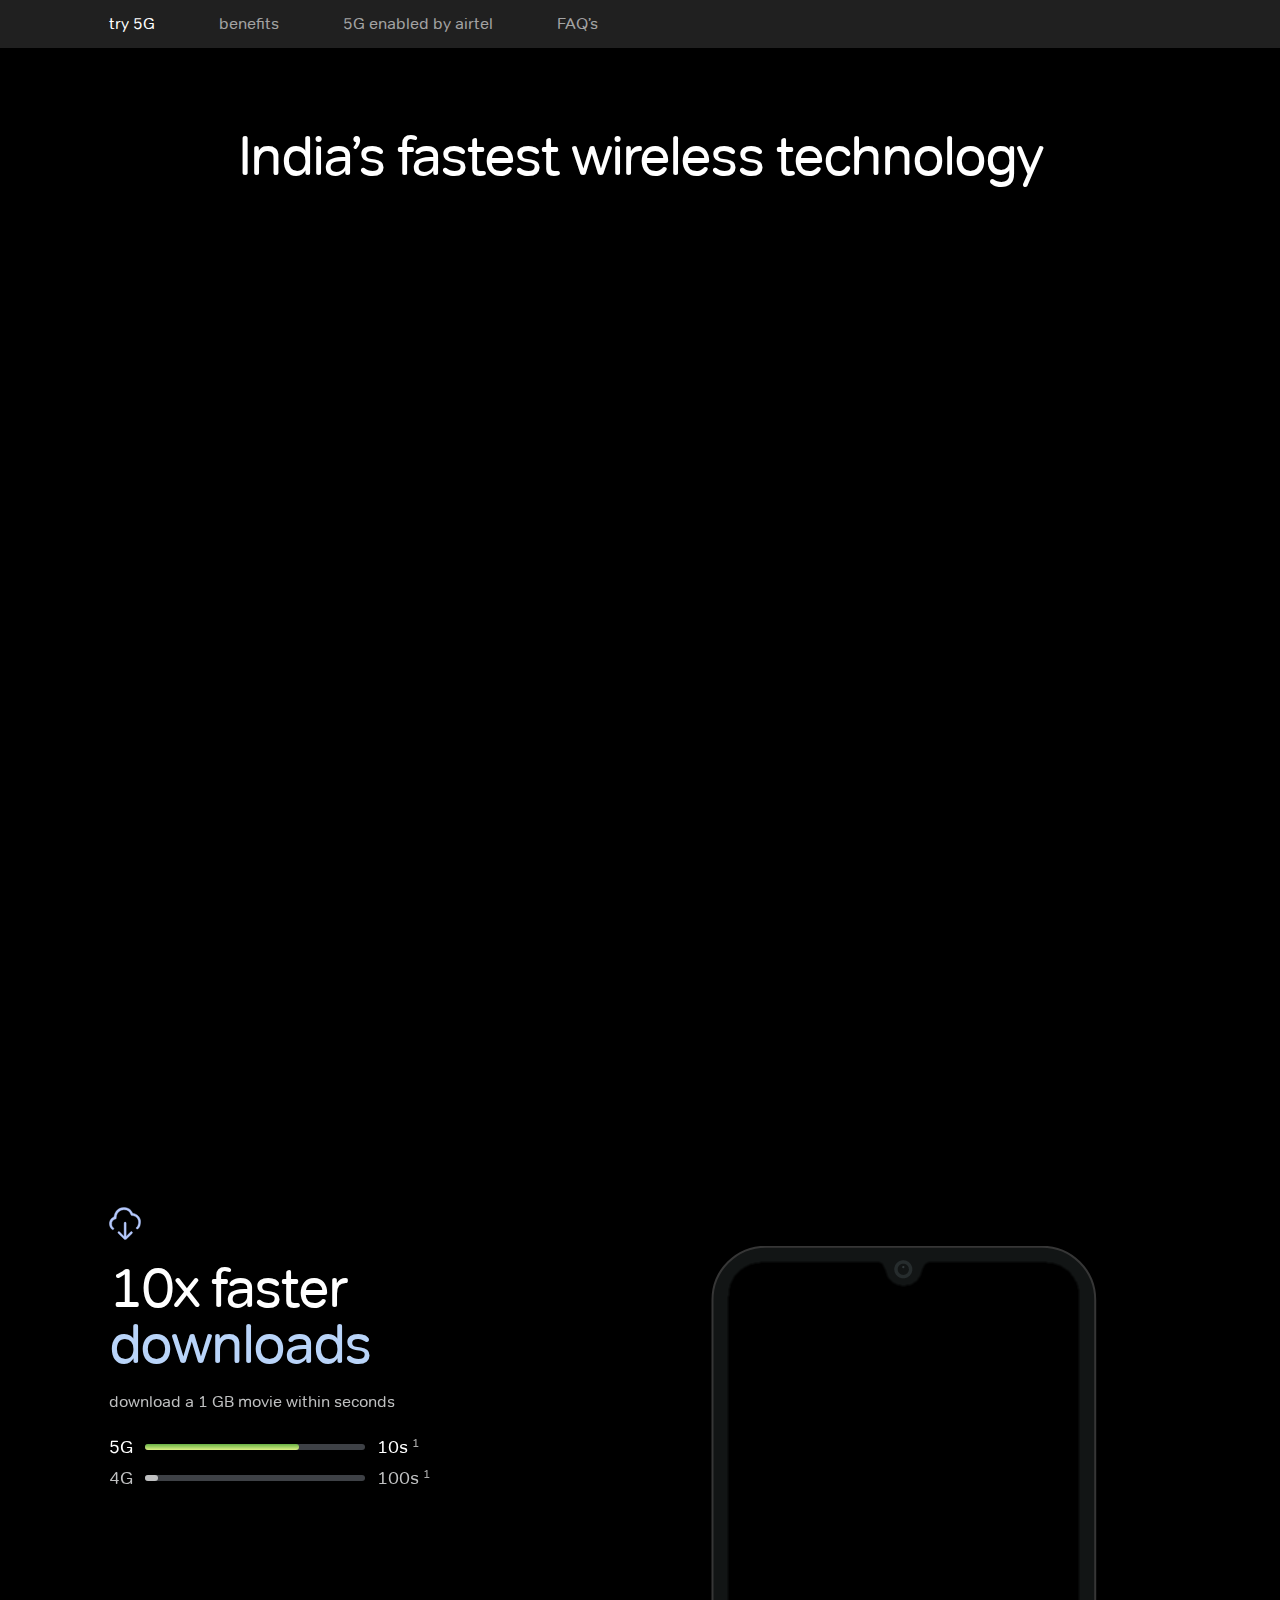
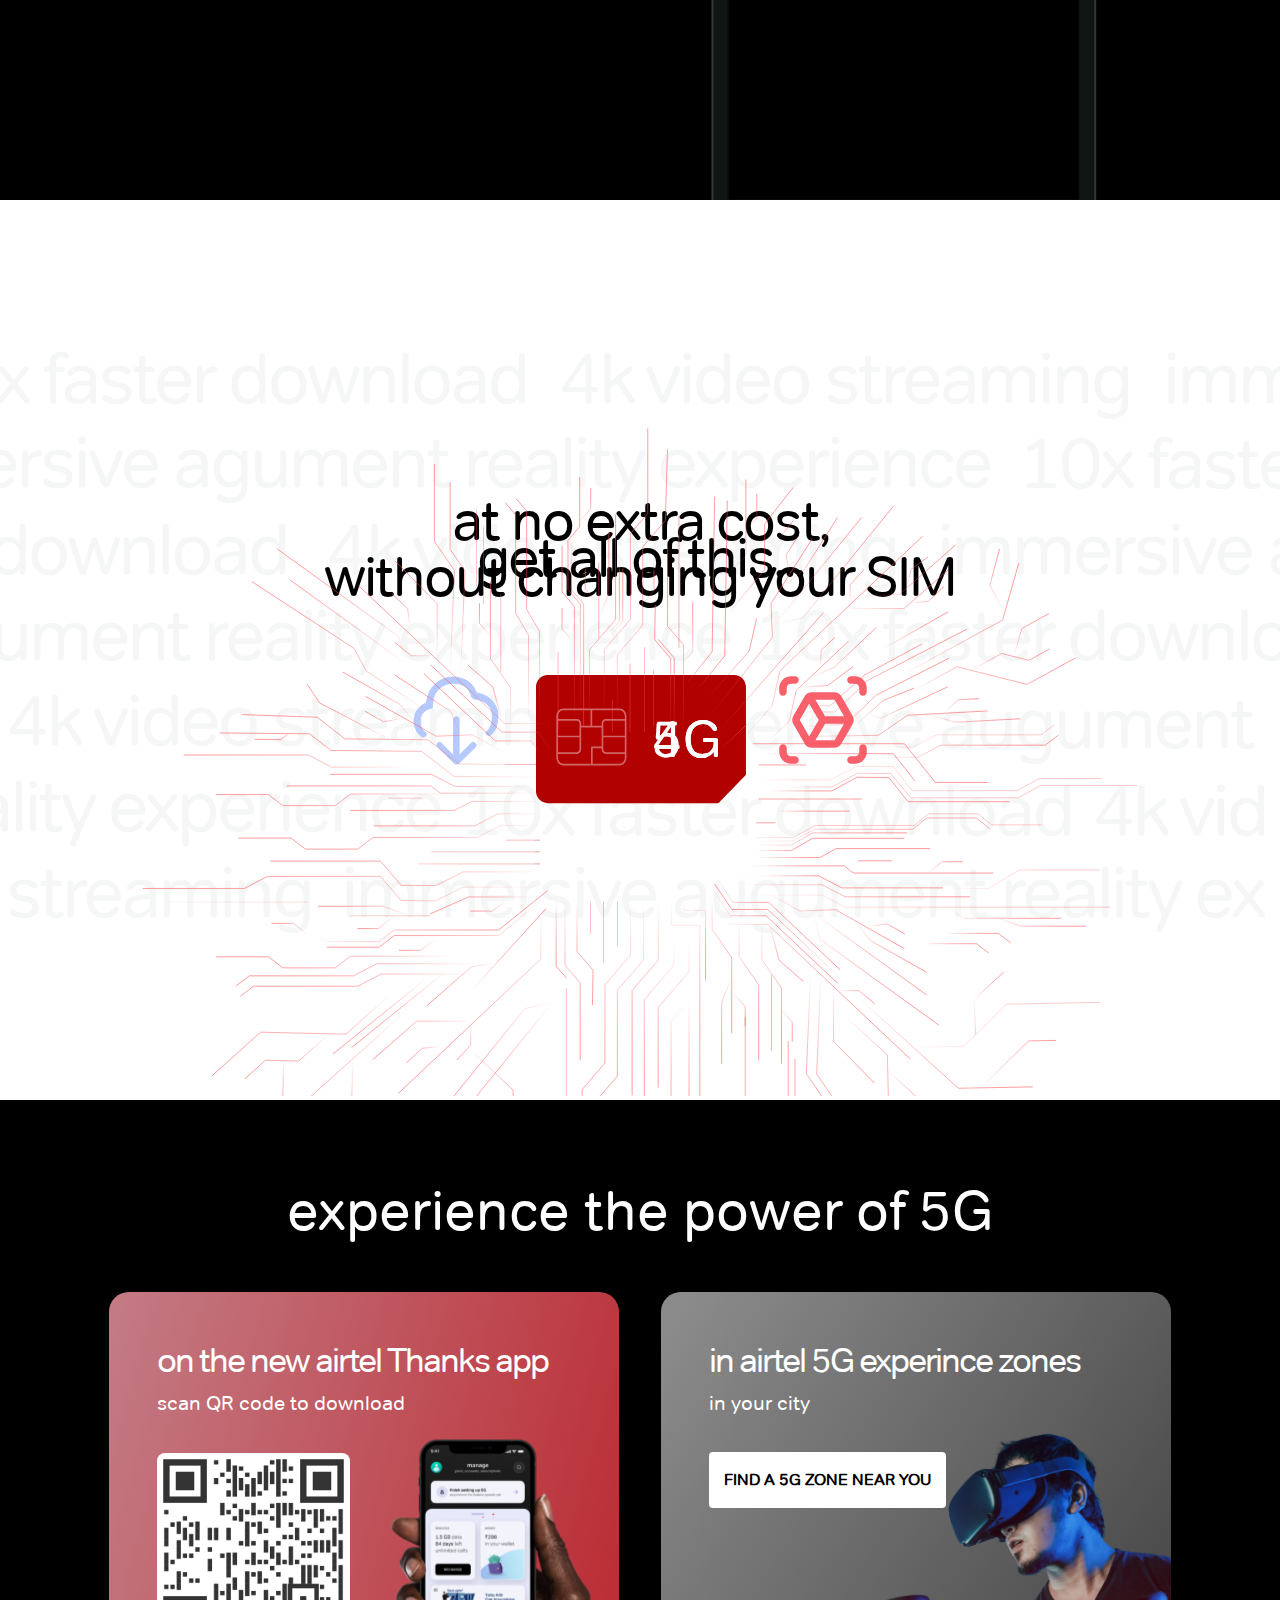
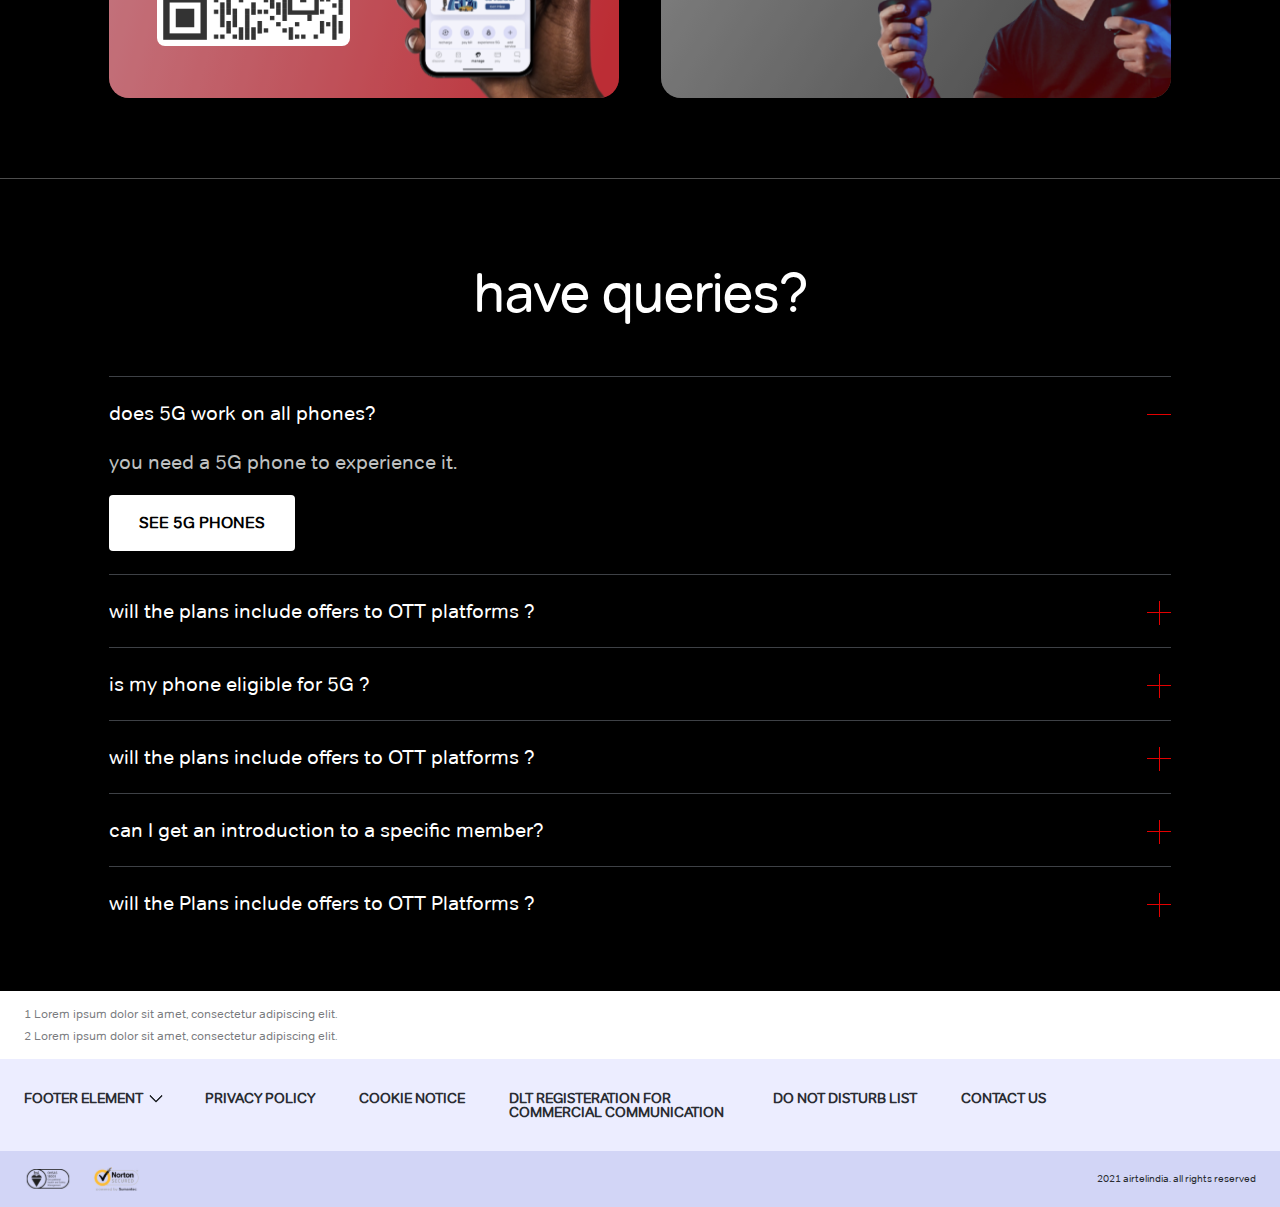
==== commit a5f0d779: "changes" ====
--- a/index.html
+++ b/index.html
@@ -1,396 +1,636 @@
 <!DOCTYPE html>
 <html lang="en">
+
 <head>
-    <meta charset="UTF-8">
-    <meta http-equiv="X-UA-Compatible" content="IE=edge">
-    <meta name="viewport" content="width=device-width, initial-scale=1.0">
-    <title>Airtel 5G</title>
-    <link rel="stylesheet" href="./font/font-style.css" />
-    <link rel="stylesheet" href="./scss/style.css" />
+  <meta charset="UTF-8">
+  <meta http-equiv="X-UA-Compatible" content="IE=edge">
+  <meta name="viewport" content="width=device-width, initial-scale=1.0">
+  <title>Airtel 5G</title>
+  <link rel="stylesheet" href="./font/font-style.css" />
+  <link rel="stylesheet" href="./scss/style.css" />
 </head>
+
 <body>
     <header>
       <div class="sub_header">
         <div class="container">
+          <div class="header_action_mobile">
+            <button id="select_btn_mobile">try 5G</button>
+            <button class="btn mobile_btn">Experience 5G</button>
+          </div>
           <ul class="menu_list" id="menu_list">
             <li class="active">
-              <a href="javascript:void(0);">try 5G</a>
+              <a href="javascript:void(0);" data="try5G_section">try 5G</a>
             </li>
             <li>
-              <a href="javascript:void(0);">benefits</a>
+              <a href="javascript:void(0);" data="benefits_section">benefits</a>
             </li>
             <li>
-              <a href="javascript:void(0);">5G enabled by airtel</a>
+              <a href="javascript:void(0);" data="5Genabled_section">5G enabled by airtel</a>
             </li>
             <li>
-              <a href="javascript:void(0);">FAQ's</a>
+              <a href="javascript:void(0);" data="faq_section">FAQ’s</a>
             </li>
           </ul>
         </div>
       </div>
     </header>
-    <section class="head_sectoin">
-      <div class="startup_content">
+    <div class="view_content">
+  <section class="head_sectoin">
+    <div class="startup_content">
+      <div class="container">
+        <div class="inside_area">
+          <div class="content">
+            <h4 class="banner_text1">India’s fastest wireless technology</h4>
+            <h4 class="banner_text2"><span>is here</span></h4>
+          </div>
+          <div class="animated_circle">
+            <img src="https://assets.airtel.in/static-assets/airtel-5g/earth-compressed.gif" alt="" />
+          </div>
+        </div>
+        <div class="aritel_5g_log_animation">
+          <div class="airte_logo">
+            <img src="./img/svg/airtel_log.svg" alt="" />
+          </div>
+          <div class="globe_animation">
+            <img src="https://assets.airtel.in/static-assets/airtel-5g/5g_earth.gif" alt="" />
+          </div>
+        </div>
+      </div>
+    </div>
+  </section>
+  <div id="benefits_section">
+    <div class="benefits_section_mobile">
+      <div class="mobile_back"><img class="stiky_mobile_device" src="./img/png/Device.png" alt="" /></div>
+      <section class="download_section">
         <div class="container">
-          <div class="inside_area">
-            <div class="content">
-                <h4>India’s fastest wireless technology</h4>
-                <h4><span>is here</span></h4>
-            </div>
-            <div class="animated_circle">
-                <img src="./img/svg/sphere1.svg" alt="" />
+          <div class="inside_controller">
+            <div class="content_left">
+              <div class="content_area">
+                <div class="icon">
+                  <img src="./img/svg/download_icon.svg" alt="" />
+                </div>
+                <h4>10x faster <span>downloads</span></h4>
+                <div class="info_text">download a 1 GB movie within seconds</div>
+                <div class="download_compare">
+                  <div class="progress progress_5g">
+                    <span class="spectra_name">5G</span>
+                    <div class="progress_bar">
+                      <span class="loader"></span>
+                    </div>
+                    <span class="load_time">10s <sup>1</sup></span>
+                  </div>
+                  <div class="progress progress_4g">
+                    <span class="spectra_name">4G</span>
+                    <div class="progress_bar">
+                      <span class="loader"></span>
+                    </div>
+                    <span class="load_time">100s <sup>1</sup></span>
+                  </div>
+                </div>
+              </div>
+            </div>
+            <div class=""></div>
+            <div class="media_right">
+              <div class="phone_pic">
+                <img class="inside_screen" src="./img/png/Screen1.png" alt="" />
+              </div>
+            </div>
+          </div>
+        </div>
+      </section>
+      <section class="video_section">
+        <div class="container">
+          <div class="inside_controller">
+            <div class="content_left">
+              <div class="content_area">
+                <div class="icon">
+                  <img src="./img/svg/video_icon.svg" alt="" />
+                </div>
+                <h4>4k video <span>streaming</span></h4>
+                <div class="info_text">view the best resolution without buffering</div>
+                <p>Lorem ipsum dolor sit amet, consectetur adipiscing elit. Phasellus quis tempor nisi. Nunc
+                  sollicitudin augue rhoncus enim ornare lobortis. Vivamus et dui at nunc vestibulum pretium.</p>
+              </div>
+            </div>
+            <div class="media_right">
+              <div class="phone_pic">
+                <img class="inside_screen" src="./img/png/Screen1.png" alt="" />
+              </div>
+            </div>
+          </div>
+        </div>
+      </section>
+      <section class="experience_section">
+        <div class="container">
+          <div class="inside_controller">
+            <div class="content_left">
+              <div class="content_area">
+                <div class="icon">
+                  <img src="./img/svg/experience_icon.svg" alt="" />
+                </div>
+                <h4>immersive <span>AR experience</span></h4>
+                <div class="info_text">liven up the world around you</div>
+                <p>Lorem ipsum dolor sit amet, consectetur adipiscing elit. Phasellus quis tempor nisi. Nunc
+                  sollicitudin augue rhoncus enim ornare lobortis. Vivamus et dui at nunc vestibulum pretium.</p>
+              </div>
+            </div>
+            <div class="media_right">
+              <div class="phone_pic">
+                <img class="inside_screen" src="./img/png/AR-ski.png" alt="" />
+              </div>
+            </div>
+          </div>
+        </div>
+      </section>
+    </div>
+  </div>
+  <section class="benefit_section">
+    <div class="loding_screen animated" data-inviewport="fade-in">
+      <div class="container">
+        <div class="lodiing_area">
+          <div class="lodiing_content">
+            <div class="first_screen">
+              <div class="title animated" data-inviewport="fade-in">get all of this...</div>
+              <ul class="load_items">
+                <li data-inviewport="fade-in" class="animated">
+                  <img src="./img/svg/download_icon.svg" alt="" />
+                </li>
+                <li data-inviewport="fade-in" class="animated">
+                  <img src="./img/svg/video_icon.svg" alt="" />
+                </li>
+                <li data-inviewport="fade-in" class="animated">
+                  <img src="./img/svg/experience_icon.svg" alt="" />
+                </li>
+              </ul>
+
+              <div class="fadewhite animated" data-inviewport="fade-in"></div>
+            </div>
+            <div class="second_screen">
+              <div class="title second animated" data-inviewport="fade-in">at <span>no extra cost</span>,</div>
+              <div class="title third animated" data-inviewport="fade-in">without changing your SIM</div>
+              <div class="sim_exchange animated" data-inviewport="fade-in">
+                <img src="./img/svg/Sim.svg" alt="" />
+                <span class="generation_name four_g animated" data-inviewport="fade-out">4G</span>
+                <span class="generation_name five_g animated" data-inviewport="fade-in">5G</span>
+              </div>
+              <div class="third_screen">
+                <div class="mask animated" data-inviewport="fade-in">
+                  <img src="./img/svg/circuit.svg" alt="" />
+                </div>
+              </div>
             </div>
           </div>
         </div>
       </div>
-    </section>
-    <section class="download_section">
-      <div class="container">
-        <div class="inside_controller">
-          <div class="content_left">
-            <div class="content_area">
-              <div class="icon">
-                <img src="./img/svg/download_icon.svg" alt="" />
-              </div>
-              <h4>10x faster <span>downloads</span></h4>
-              <div class="info_text">download a 1 GB movie within seconds</div>
-              <div class="download_compare">
-              <div class="progress progress_5g">
-                  <span class="spectra_name">5G</span>
-                  <div class="progress_bar">
-                      <span class="loader"></span>
-                  </div>
-                  <span class="load_time">10s <sup>1</sup></span>
-              </div>
-              <div class="progress progress_4g">
-                  <span class="spectra_name">4G</span>
-                  <div class="progress_bar">
-                      <span class="loader"></span>
-                  </div>
-                  <span class="load_time">100s <sup>1</sup></span>
-              </div>
-            </div>
-            </div>
-          </div>
-          <div class=""></div>
-          <div class="media_right">
-            <div class="phone_pic">
-                <img class="inside_screen" src="./img/png/Screen1.png" alt="" />
-                <img class="screen_frame" src="./img/png/Device.png" alt="" />
-            </div>
-          </div>
-        </div>
-      </div>
-    </section>
-    <section class="video_section">
-      <div class="container">
-        <div class="inside_controller">
-          <div class="content_left">
-            <div class="content_area">
-              <div class="icon">
-                <img src="./img/svg/video_icon.svg" alt="" />
-              </div>
-              <h4>4k video <span>streaming</span></h4>
-              <div class="info_text">view the best resolution without buffering</div>
-              <p>Lorem ipsum dolor sit amet, consectetur adipiscing elit. Phasellus quis tempor nisi. Nunc sollicitudin augue rhoncus enim ornare lobortis. Vivamus et dui at nunc vestibulum pretium.</p>
-            </div>
-          </div>
-          <div class="media_right">
-            <div class="phone_pic">
-                <img class="inside_screen" src="./img/png/Screen1.png" alt="" />
-                <img class="screen_frame" src="./img/png/Device.png" alt="" />
-            </div>
-          </div>
-        </div>
-      </div>
-    </section>
-    <section class="experience_section">
-      <div class="container">
-        <div class="inside_controller">
-          <div class="content_left">
-            <div class="content_area">
-              <div class="icon">
-                <img src="./img/svg/experience_icon.svg" alt="" />
-              </div>
-              <h4>immersive <span>AR experience</span></h4>
-              <div class="info_text">liven up the world around you</div>
-              <p>Lorem ipsum dolor sit amet, consectetur adipiscing elit. Phasellus quis tempor nisi. Nunc sollicitudin augue rhoncus enim ornare lobortis. Vivamus et dui at nunc vestibulum pretium.</p>
-            </div>
-          </div>
-          <div class="media_right">
-            <div class="phone_pic">
-                <img class="inside_screen" src="./img/png/AR-ski.png" alt="" />
-                <img class="screen_frame" src="./img/png/Device.png" alt="" />
-            </div>
-          </div>
-        </div>
-      </div>
-    </section>
-    <section class="benefit_section">
-        <div class="loding_screen">
+    </div>
+    <!-- <div class="sim_screen animated" data-inviewport="fade-in">
             <div class="container">
                 <div class="lodiing_area">
                     <div class="lodiing_content">
-                        <div class="title">get all of this...</div>
-                        <ul class="load_items">
-                            <li>
-                                <img src="./img/svg/download_icon.svg" alt="" />
-                            </li>
-                            <li>
-                                <img src="./img/svg/video_icon.svg" alt="" />
-                            </li>
-                            <li>
-                                <img src="./img/svg/experience_icon.svg" alt="" />
-                            </li>
-                        </ul>
-                    </div>
-                </div>
-            </div>
-        </div>
-        <div class="sim_screen">
-            <div class="container">
-                <div class="lodiing_area">
-                    <div class="lodiing_content">
-                        <div class="title">at <span>no extra cost</span>,</div>
-                        <div class="title">without changing your SIM</div>
-                        <div class="sim_exchange">
+                        <div class="title animated" data-inviewport="fade-in">at <span>no extra cost</span>,</div>
+                        <div class="title second animated" data-inviewport="fade-in">without changing your SIM</div>
+                        <div class="sim_exchange animated" data-inviewport="fade-in">
                             <img src="./img/svg/Sim.svg" alt="" />
+                            <span class="generation_name four_g animated" data-inviewport="fade-out">4G</span>
+                            <span class="generation_name five_g animated" data-inviewport="fade-in">5G</span>
                         </div>
                     </div>
                 </div>
             </div>
-        </div>
-        <div class="sim_exchanged_screen">
+        </div> -->
+    <!-- <div class="sim_exchanged_screen">
             <div class="container">
                 <div class="lodiing_area">
                     <div class="lodiing_content">
                         <div class="sim_exchange">
-                            <img src="./img/svg/5g.svg" alt="" />
+                            <img src="./img/svg/circuit.svg" alt="" />
                         </div>
                     </div>
                 </div>
             </div>
-        </div>
-    </section>
-    <section class="enabled_5g_section">
-        <div class="container">
-            <h3>experience the power of 5G</h3>
-          <div class="row">
-            <div class="left_col">
-              <div class="card card_app">
-                    <div class="graphics">
-                        <img src="./img/svg/app_show.svg" alt="" />
-                    </div>
-                    <div class="card_content">
-                        <h5>on the new airtel Thanks app</h5>
-                        <p>scan QR code to download</p>
-                        <div class="qrcode">
-                            <img src="./img/svg/qrcode.svg" alt="" />
-                        </div>
-                    </div>
-                </div>
-            </div>
-            <div class="right_col">
-                <div class="card card_5gZone">
-                    <div class="graphics">
-                        <img src="./img/png/preview.png" alt="" />
-                    </div>
-                    <div class="card_content">
-                        <h5>in airtel 5G experince zones</h5>
-                        <p>in your city</p>
-                        <div class="action_button">
-                            <a href="javascript:void(0);">find a 5G zone Near You</a>
-                        </div>
-                    </div>
-                  </div>
-                </div>
-            </div>
-          </div>
-        </div>
-      </section>
-      <section class="faq_section">
-        <div class="container">
-          <div class="inside_faq_area">
-              <h4>have queries?</h4>
+        </div> -->
+  </section>
+  <section class="enabled_5g_section">
+    <div class="container">
+      <h3>experience the power of 5G</h3>
+      <div class="row">
+        <div class="left_col">
+          <div class="card card_app">
+            <div class="graphics">
+              <img src="./img/svg/app_show.svg" alt="" />
+            </div>
+            <div class="card_content">
+              <h5>on the new airtel Thanks app</h5>
+              <p>scan QR code to download</p>
+              <div class="qrcode">
+                <img src="./img/svg/qrcode.svg" alt="" />
+              </div>
+            </div>
+          </div>
+        </div>
+        <div class="right_col">
+          <div class="card card_5gZone">
+            <div class="graphics">
+              <img src="./img/png/preview.png" alt="" />
+            </div>
+            <div class="card_content">
+              <h5>in airtel 5G experince zones</h5>
+              <p>in your city</p>
+              <div class="action_button">
+                <a href="javascript:void(0);">find a 5G zone Near You</a>
+              </div>
+            </div>
+          </div>
+        </div>
+      </div>
+    </div>
+  </section>
+  <section class="faq_section">
+    <div class="container">
+      <div class="inside_faq_area">
+        <h4>have queries?</h4>
+        <div class="details_group">
+          <details class="details" open="true">
+            <summary class="details__summary">
+              does 5G work on all phones?
+            </summary>
+            <div class="details__content">
+              <p>you need a 5G phone to experience it.</p>
+              <div class="button_area">
+                <a class="trigger" href="javascript:void(0);">see 5G phones</a>
+              </div>
+            </div>
+          </details>
+
+          <details class="details">
+            <summary class="details__summary">will the plans include offers to OTT platforms ?</summary>
+            <div class="details__content">
+              <p>Lorem ipsum dolor sit, amet consectetur adipisicing elit. </p>
+            </div>
+          </details>
+
+          <details class="details">
+            <summary class="details__summary">is my phone eligible for 5G ?</summary>
+            <div class="details__content">
+              <p>Lorem ipsum dolor sit amet consectetur adipisicing elit. Voluptatem recusandae, amet quisquam aliquid
+                commodi hic ea quibusdam voluptates, exercitationem labore rerum accusantium consequuntur architecto? Ea
+                fugit nisi laborum voluptatibus quisquam laboriosam tenetur. Autem molestias quod, obcaecati deserunt
+                totam quae corporis, optio ipsam, similique adipisci fuga explicabo earum incidunt natus id.</p>
+            </div>
+          </details>
+
+          <details class="details">
+            <summary class="details__summary">will the plans include offers to OTT platforms ?</summary>
+            <div class="details__content">
+              <p>Lorem ipsum, dolor sit amet consectetur adipisicing elit. A odit voluptate saepe optio quia illo
+                veniam. Distinctio, aliquam neque libero veniam sint ab perferendis? Dolore.</p>
+            </div>
+          </details>
+          <details class="details">
+            <summary class="details__summary">can I get an introduction to a specific member?</summary>
+            <div class="details__content">
+              <p>Lorem ipsum, dolor sit amet consectetur adipisicing elit. A odit voluptate saepe optio quia illo
+                veniam. Distinctio, aliquam neque libero veniam sint ab perferendis? Dolore.</p>
+            </div>
+          </details>
+          <details class="details">
+            <summary class="details__summary">will the Plans include offers to OTT Platforms ?</summary>
+            <div class="details__content">
+              <p>Lorem ipsum, dolor sit amet consectetur adipisicing elit. A odit voluptate saepe optio quia illo
+                veniam. Distinctio, aliquam neque libero veniam sint ab perferendis? Dolore.</p>
+            </div>
+          </details>
+        </div>
+      </div>
+    </div>
+  </section>
+  <footer>
+    <ul class="footer_top">
+      <li class="footer_top_item">1 Lorem ipsum dolor sit amet, consectetur adipiscing elit.</li>
+      <li class="footer_top_item">2 Lorem ipsum dolor sit amet, consectetur adipiscing elit.</li>
+    </ul>
+    <ul class="footer_main">
+      <li class="footer_main_item">Footer Element</li>
+      <li class="footer_main_item">Privacy Policy</li>
+      <li class="footer_main_item">Cookie Notice</li>
+      <li class="footer_main_item">DLT Registeration for commercial communication</li>
+      <li class="footer_main_item">Do not disturb list</li>
+      <li class="footer_main_item">Contact Us</li>
+    </ul>
+    <div class="footer_foot">
+      <div class="footer_foot_left">
+        <img class="img" src="./img/svg/bsi.svg" alt="bsi" />
+        <img class="img" src="./img/svg/norton.svg" alt="norton" />
+      </div>
+      <div class="footer_foot_right">2021 airtelindia. all rights reserved</div>
+    </div>
+  </footer>
+  <!-- modal -->
+  <div class="modal">
+    <div class="modal_body">
+      <div class="container">
+        <span class="close_bar"></span>
+        <span class="close_button"></span>
+        <div class="modal_head">
+          <h1>airtel 5G experience zones</h1>
+          <p>select a city to find airtel 5G experience zones</p>
+          <ul class="badge_items">
+            <li class="selected">
+              <a href="javascript:void(0);">Delhi</a>
+            </li>
+            <li>
+              <a href="javascript:void(0);">Mumbai</a>
+            </li>
+            <li>
+              <a href="javascript:void(0);">Bangalore</a>
+            </li>
+            <li>
+              <a href="javascript:void(0);">Chennai</a>
+            </li>
+            <li>
+              <a href="javascript:void(0);">Hyderabad</a>
+            </li>
+          </ul>
+        </div>
+        <div class="near_option_card">
+          <div class="scroll_content">
+            <div class="inside_wrapper">
+              <div class="card_title">5g zones near you</div>
+              <ul class="zone_list">
+                <li>
+                  <div class="inside_list">
+                    <div class="icon">
+                      <img src="./img/svg/marketplace.svg" alt="" />
+                    </div>
+                    <div class="content">
+                      <h4>Airtel Store Sector 14</h4>
+                      <div class="near_destination">andrew ganj • 1 km</div>
+                      <a href="javascript:void(0);">VIEW ON MAP</a>
+                    </div>
+                  </div>
+                </li>
+                <li>
+                  <div class="inside_list">
+                    <div class="icon">
+                      <img src="./img/svg/marketplace.svg" alt="" />
+                    </div>
+                    <div class="content">
+                      <h4>Airtel Store Sector 14</h4>
+                      <div class="near_destination">andrew ganj • 1 km</div>
+                      <a href="javascript:void(0);">VIEW ON MAP</a>
+                    </div>
+                  </div>
+                </li>
+                <li>
+                  <div class="inside_list">
+                    <div class="icon">
+                      <img src="./img/svg/marketplace.svg" alt="" />
+                    </div>
+                    <div class="content">
+                      <h4>Airtel Store Sector 14</h4>
+                      <div class="near_destination">andrew ganj • 1 km</div>
+                      <a href="javascript:void(0);">VIEW ON MAP</a>
+                    </div>
+                  </div>
+                </li>
+                <li>
+                  <div class="inside_list">
+                    <div class="icon">
+                      <img src="./img/svg/marketplace.svg" alt="" />
+                    </div>
+                    <div class="content">
+                      <h4>Airtel Store Sector 14</h4>
+                      <div class="near_destination">andrew ganj • 1 km</div>
+                      <a href="javascript:void(0);">VIEW ON MAP</a>
+                    </div>
+                  </div>
+                </li>
+                <li>
+                  <div class="inside_list">
+                    <div class="icon">
+                      <img src="./img/svg/marketplace.svg" alt="" />
+                    </div>
+                    <div class="content">
+                      <h4>Airtel Store Sector 14</h4>
+                      <div class="near_destination">andrew ganj • 1 km</div>
+                      <a href="javascript:void(0);">VIEW ON MAP</a>
+                    </div>
+                  </div>
+                </li>
+                <li>
+                  <div class="inside_list">
+                    <div class="icon">
+                      <img src="./img/svg/marketplace.svg" alt="" />
+                    </div>
+                    <div class="content">
+                      <h4>Airtel Store Sector 14</h4>
+                      <div class="near_destination">andrew ganj • 1 km</div>
+                      <a href="javascript:void(0);">VIEW ON MAP</a>
+                    </div>
+                  </div>
+                </li>
+              </ul>
+              <div class="other_zone_section">
+                <div class="card_title">Other 5G zones in your city</div>
                 <div class="details_group">
                   <details class="details" open="true">
                     <summary class="details__summary">
-                        does 5G work on all phones?
+                      North Delhi
                     </summary>
                     <div class="details__content">
-                        <p>you need a 5G phone to experience it.</p>
-                        <div class="button_area">
-                            <a class="trigger" href="javascript:void(0);">see 5G phones</a>
-                        </div>
-                    </div>
-                  </details>
-              
-                  <details class="details">
-                    <summary class="details__summary">will the plans include offers to OTT platforms ?</summary>
-                    <div class="details__content">
-                      <p>Lorem ipsum dolor sit, amet consectetur adipisicing elit. </p> 
-                    </div>
-                  </details>
-              
-                  <details class="details">
-                    <summary class="details__summary">is my phone eligible for 5G ?</summary>
-                    <div class="details__content">
-                      <p>Lorem ipsum dolor sit amet consectetur adipisicing elit. Voluptatem recusandae, amet quisquam aliquid commodi hic ea quibusdam voluptates, exercitationem labore rerum accusantium consequuntur architecto? Ea fugit nisi laborum voluptatibus quisquam laboriosam tenetur. Autem molestias quod, obcaecati deserunt totam quae corporis, optio ipsam, similique adipisci fuga explicabo earum incidunt natus id.</p>
-                    </div>
-                  </details>
-              
-                  <details class="details">
-                    <summary class="details__summary">will the plans include offers to OTT platforms ?</summary>
-                    <div class="details__content">
-                      <p>Lorem ipsum, dolor sit amet consectetur adipisicing elit. A odit voluptate saepe optio quia illo veniam. Distinctio, aliquam neque libero veniam sint ab perferendis? Dolore.</p>
+                      <ul class="location_address">
+                        <li>
+                          <div class="icon">
+                            <img src="./img/svg/nearby.svg" alt="" />
+                          </div>
+                          <div class="address_text">Lajpat Nagar Block A</div>
+                        </li>
+                        <li>
+                          <div class="icon">
+                            <img src="./img/svg/nearby.svg" alt="" />
+                          </div>
+                          <div class="address_text">Lajpat Nagar Block A</div>
+                        </li>
+                        <li>
+                          <div class="icon">
+                            <img src="./img/svg/nearby.svg" alt="" />
+                          </div>
+                          <div class="address_text">Lajpat Nagar Block A</div>
+                        </li>
+                        <li>
+                          <div class="icon">
+                            <img src="./img/svg/nearby.svg" alt="" />
+                          </div>
+                          <div class="address_text">Lajpat Nagar Block A</div>
+                        </li>
+                        <li>
+                          <div class="icon">
+                            <img src="./img/svg/nearby.svg" alt="" />
+                          </div>
+                          <div class="address_text">Lajpat Nagar Block A</div>
+                        </li>
+                        <li>
+                          <div class="icon">
+                            <img src="./img/svg/nearby.svg" alt="" />
+                          </div>
+                          <div class="address_text">Lajpat Nagar Block A</div>
+                        </li>
+  
+                      </ul>
                     </div>
                   </details>
                   <details class="details">
-                    <summary class="details__summary">can I get an introduction to a specific member?</summary>
+                    <summary class="details__summary">
+                      South Delhi
+                    </summary>
                     <div class="details__content">
-                      <p>Lorem ipsum, dolor sit amet consectetur adipisicing elit. A odit voluptate saepe optio quia illo veniam. Distinctio, aliquam neque libero veniam sint ab perferendis? Dolore.</p>
+                      <ul class="location_address">
+                        <li>
+                          <div class="icon">
+                            <img src="./img/svg/nearby.svg" alt="" />
+                          </div>
+                          <div class="address_text">Lajpat Nagar Block A</div>
+                        </li>
+                        <li>
+                          <div class="icon">
+                            <img src="./img/svg/nearby.svg" alt="" />
+                          </div>
+                          <div class="address_text">Lajpat Nagar Block A</div>
+                        </li>
+                        <li>
+                          <div class="icon">
+                            <img src="./img/svg/nearby.svg" alt="" />
+                          </div>
+                          <div class="address_text">Lajpat Nagar Block A</div>
+                        </li>
+                        <li>
+                          <div class="icon">
+                            <img src="./img/svg/nearby.svg" alt="" />
+                          </div>
+                          <div class="address_text">Lajpat Nagar Block A</div>
+                        </li>
+                        <li>
+                          <div class="icon">
+                            <img src="./img/svg/nearby.svg" alt="" />
+                          </div>
+                          <div class="address_text">Lajpat Nagar Block A</div>
+                        </li>
+                        <li>
+                          <div class="icon">
+                            <img src="./img/svg/nearby.svg" alt="" />
+                          </div>
+                          <div class="address_text">Lajpat Nagar Block A</div>
+                        </li>
+  
+                      </ul>
                     </div>
                   </details>
                   <details class="details">
-                    <summary class="details__summary">will the Plans include offers to OTT Platforms ?</summary>
+                    <summary class="details__summary">
+                      East Delhi
+                    </summary>
                     <div class="details__content">
-                      <p>Lorem ipsum, dolor sit amet consectetur adipisicing elit. A odit voluptate saepe optio quia illo veniam. Distinctio, aliquam neque libero veniam sint ab perferendis? Dolore.</p>
+                      <ul class="location_address">
+                        <li>
+                          <div class="icon">
+                            <img src="./img/svg/nearby.svg" alt="" />
+                          </div>
+                          <div class="address_text">Lajpat Nagar Block A</div>
+                        </li>
+                        <li>
+                          <div class="icon">
+                            <img src="./img/svg/nearby.svg" alt="" />
+                          </div>
+                          <div class="address_text">Lajpat Nagar Block A</div>
+                        </li>
+                        <li>
+                          <div class="icon">
+                            <img src="./img/svg/nearby.svg" alt="" />
+                          </div>
+                          <div class="address_text">Lajpat Nagar Block A</div>
+                        </li>
+                        <li>
+                          <div class="icon">
+                            <img src="./img/svg/nearby.svg" alt="" />
+                          </div>
+                          <div class="address_text">Lajpat Nagar Block A</div>
+                        </li>
+                        <li>
+                          <div class="icon">
+                            <img src="./img/svg/nearby.svg" alt="" />
+                          </div>
+                          <div class="address_text">Lajpat Nagar Block A</div>
+                        </li>
+                        <li>
+                          <div class="icon">
+                            <img src="./img/svg/nearby.svg" alt="" />
+                          </div>
+                          <div class="address_text">Lajpat Nagar Block A</div>
+                        </li>
+  
+                      </ul>
                     </div>
                   </details>
-                </div>
-            </div>
-        </div>
-      </section>
-      <footer>
-        <ul class="footer_top">
-          <li class="footer_top_item">1 Lorem ipsum dolor sit amet, consectetur adipiscing elit.</li>
-          <li class="footer_top_item">2 Lorem ipsum dolor sit amet, consectetur adipiscing elit.</li>
-        </ul>
-        <ul class="footer_main">
-          <li class="footer_main_item">Footer Element</li>
-          <li class="footer_main_item">Privacy Policy</li>
-          <li class="footer_main_item">Cookie Notice</li>
-          <li class="footer_main_item">DLT Registeration for commercial communication</li>
-          <li class="footer_main_item">Do not disturb list</li>
-          <li class="footer_main_item">Contact Us</li>
-        </ul>
-        <div class="footer_foot">
-          <div class="footer_foot_left">
-            <img class="img" src="./img/svg/bsi.svg" alt="bsi" />
-            <img class="img" src="./img/svg/norton.svg" alt="norton" />
-          </div>
-          <div class="footer_foot_right">2021 airtelindia. all rights reserved</div>
-        </div>
-      </footer>
-      <!-- modal -->
-    <div class="modal">
-        <div class="modal_body">
-            <div class="container">
-                <span class="close_button"></span>
-                <div class="modal_head">
-                    <h1>airtel 5G experience zones</h1>
-                    <p>select a city to find airtel 5G experience zones</p>
-                    <ul class="badge_items">
-                        <li>
-                            <a href="javascript:void(0);">Delhi</a>
-                        </li>
-                        <li>
-                            <a href="javascript:void(0);">Mumbai</a>
-                        </li>
-                        <li>
-                            <a href="javascript:void(0);">Bangalore</a>
-                        </li>
-                        <li>
-                            <a href="javascript:void(0);">Chennai</a>
-                        </li>
-                        <li>
-                            <a href="javascript:void(0);">Hyderabad</a>
-                        </li>
-                    </ul>
-                </div>
-                <div class="near_option_card">
-                    <div class="card_title">5g zones near you</div>
-                    <div class="inside_wrapper">
-                        <ul class="zone_list">
-                            <li>
-                                <div class="inside_list">
-                                    <div class="icon">
-                                        <img src="./img/svg/marketplace.svg" alt="" />
-                                    </div>
-                                    <div class="content">
-                                        <h4>Airtel Store Sector 14</h4>
-                                        <div class="near_destination">andrew ganj • 1 km</div>
-                                        <a href="javascript:void(0);">VIEW ON MAP</a>
-                                    </div>
-                                </div> 
-                            </li>
-                            <li>
-                                <div class="inside_list">
-                                    <div class="icon">
-                                        <img src="./img/svg/marketplace.svg" alt="" />
-                                    </div>
-                                    <div class="content">
-                                        <h4>Airtel Store Sector 14</h4>
-                                        <div class="near_destination">andrew ganj • 1 km</div>
-                                        <a href="javascript:void(0);">VIEW ON MAP</a>
-                                    </div>
-                                </div> 
-                            </li>
-                            <li>
-                                <div class="inside_list">
-                                    <div class="icon">
-                                        <img src="./img/svg/marketplace.svg" alt="" />
-                                    </div>
-                                    <div class="content">
-                                        <h4>Airtel Store Sector 14</h4>
-                                        <div class="near_destination">andrew ganj • 1 km</div>
-                                        <a href="javascript:void(0);">VIEW ON MAP</a>
-                                    </div>
-                                </div> 
-                            </li>
-                            <li>
-                                <div class="inside_list">
-                                    <div class="icon">
-                                        <img src="./img/svg/marketplace.svg" alt="" />
-                                    </div>
-                                    <div class="content">
-                                        <h4>Airtel Store Sector 14</h4>
-                                        <div class="near_destination">andrew ganj • 1 km</div>
-                                        <a href="javascript:void(0);">VIEW ON MAP</a>
-                                    </div>
-                                </div> 
-                            </li>
-                            <li>
-                                <div class="inside_list">
-                                    <div class="icon">
-                                        <img src="./img/svg/marketplace.svg" alt="" />
-                                    </div>
-                                    <div class="content">
-                                        <h4>Airtel Store Sector 14</h4>
-                                        <div class="near_destination">andrew ganj • 1 km</div>
-                                        <a href="javascript:void(0);">VIEW ON MAP</a>
-                                    </div>
-                                </div> 
-                            </li>
-                            <li>
-                                <div class="inside_list">
-                                    <div class="icon">
-                                        <img src="./img/svg/marketplace.svg" alt="" />
-                                    </div>
-                                    <div class="content">
-                                        <h4>Airtel Store Sector 14</h4>
-                                        <div class="near_destination">andrew ganj • 1 km</div>
-                                        <a href="javascript:void(0);">VIEW ON MAP</a>
-                                    </div>
-                                </div> 
-                            </li>
-                        </ul>
-                    </div>
-                </div>
-            </div>
-        </div>
+                  <details class="details">
+                    <summary class="details__summary">
+                      West Delhi
+                    </summary>
+                    <div class="details__content">
+                      <ul class="location_address">
+                        <li>
+                          <div class="icon">
+                            <img src="./img/svg/nearby.svg" alt="" />
+                          </div>
+                          <div class="address_text">Lajpat Nagar Block A</div>
+                        </li>
+                        <li>
+                          <div class="icon">
+                            <img src="./img/svg/nearby.svg" alt="" />
+                          </div>
+                          <div class="address_text">Lajpat Nagar Block A</div>
+                        </li>
+                        <li>
+                          <div class="icon">
+                            <img src="./img/svg/nearby.svg" alt="" />
+                          </div>
+                          <div class="address_text">Lajpat Nagar Block A</div>
+                        </li>
+                        <li>
+                          <div class="icon">
+                            <img src="./img/svg/nearby.svg" alt="" />
+                          </div>
+                          <div class="address_text">Lajpat Nagar Block A</div>
+                        </li>
+                        <li>
+                          <div class="icon">
+                            <img src="./img/svg/nearby.svg" alt="" />
+                          </div>
+                          <div class="address_text">Lajpat Nagar Block A</div>
+                        </li>
+                        <li>
+                          <div class="icon">
+                            <img src="./img/svg/nearby.svg" alt="" />
+                          </div>
+                          <div class="address_text">Lajpat Nagar Block A</div>
+                        </li>
+  
+                      </ul>
+                    </div>
+                  </details>
+                </div>
+  
+              </div>
+            </div>
+          </div>
+        </div>
+      </div>
     </div>
-      <script src="./js/modal.js"></script>
-      <script src="./js/accordion.js"></script>
-  </body>
+  </div>
+  <script src="./js/modal.js"></script>
+  <script src="./js/benefits.js"></script>
+  <script src="./js/accordion.js"></script>
+  <script src="./js/menu.js"></script>
+</body>
+
 </html>--- a/scss/style.css
+++ b/scss/style.css
@@ -1,3 +1,168 @@
+.banner_text1 {
+  -webkit-animation: 1s bannerTextMovesIn forwards ease-out, 1s bannerTextMovesOut forwards ease-out;
+          animation: 1s bannerTextMovesIn forwards ease-out, 1s bannerTextMovesOut forwards ease-out;
+  -webkit-animation-delay: 0s, 3.7s;
+          animation-delay: 0s, 3.7s;
+}
+
+.banner_text2 {
+  -webkit-animation: 1s bannerTextMovesIn forwards ease-out, 1s bannerTextMovesOut forwards ease-out;
+          animation: 1s bannerTextMovesIn forwards ease-out, 1s bannerTextMovesOut forwards ease-out;
+  opacity: 0;
+  -webkit-animation-delay: 0.7s, 3.7s;
+          animation-delay: 0.7s, 3.7s;
+}
+
+.animated_circle {
+  -webkit-animation: 5s bannerGlobAnimation forwards ease-in-out;
+          animation: 5s bannerGlobAnimation forwards ease-in-out;
+  -webkit-animation-delay: 1s;
+          animation-delay: 1s;
+  opacity: 0;
+}
+
+.aritel_5g_log_animation {
+  opacity: 0;
+  -webkit-animation: 2s aritel_5g_log_animation forwards ease-in-out;
+          animation: 2s aritel_5g_log_animation forwards ease-in-out;
+  -webkit-animation-delay: 4s;
+          animation-delay: 4s;
+}
+
+.progress_5g .loader[data-inviewport="slide-in"].is-inViewport {
+  -webkit-animation: 2s progress forwards ease-in-out;
+          animation: 2s progress forwards ease-in-out;
+}
+
+.progress_4g .loader[data-inviewport="slide-in"].is-inViewport {
+  -webkit-animation: 5s progress forwards ease-in-out;
+          animation: 5s progress forwards ease-in-out;
+}
+
+@-webkit-keyframes progress {
+  from {
+    width: 0;
+  }
+  100% {
+    width: 100%;
+  }
+}
+
+@keyframes progress {
+  from {
+    width: 0;
+  }
+  100% {
+    width: 100%;
+  }
+}
+
+@-webkit-keyframes bannerTextMovesIn {
+  0% {
+    -webkit-transform: translateY(80px);
+            transform: translateY(80px);
+    opacity: 0;
+  }
+  100% {
+    -webkit-transform: translateY(0);
+            transform: translateY(0);
+    opacity: 1;
+  }
+}
+
+@keyframes bannerTextMovesIn {
+  0% {
+    -webkit-transform: translateY(80px);
+            transform: translateY(80px);
+    opacity: 0;
+  }
+  100% {
+    -webkit-transform: translateY(0);
+            transform: translateY(0);
+    opacity: 1;
+  }
+}
+
+@-webkit-keyframes bannerTextMovesOut {
+  0% {
+    -webkit-transform: translateY(0);
+            transform: translateY(0);
+    opacity: 1;
+  }
+  100% {
+    -webkit-transform: translateY(-80px);
+            transform: translateY(-80px);
+    opacity: 0;
+  }
+}
+
+@keyframes bannerTextMovesOut {
+  0% {
+    -webkit-transform: translateY(0);
+            transform: translateY(0);
+    opacity: 1;
+  }
+  100% {
+    -webkit-transform: translateY(-80px);
+            transform: translateY(-80px);
+    opacity: 0;
+  }
+}
+
+@-webkit-keyframes bannerGlobAnimation {
+  0% {
+    -webkit-transform: translateY(0);
+            transform: translateY(0);
+    opacity: 0;
+  }
+  40% {
+    -webkit-transform: translateY(0vh);
+            transform: translateY(0vh);
+    opacity: 1;
+  }
+  100% {
+    -webkit-transform: translateY(-60vh);
+            transform: translateY(-60vh);
+    opacity: 0;
+  }
+}
+
+@keyframes bannerGlobAnimation {
+  0% {
+    -webkit-transform: translateY(0);
+            transform: translateY(0);
+    opacity: 0;
+  }
+  40% {
+    -webkit-transform: translateY(0vh);
+            transform: translateY(0vh);
+    opacity: 1;
+  }
+  100% {
+    -webkit-transform: translateY(-60vh);
+            transform: translateY(-60vh);
+    opacity: 0;
+  }
+}
+
+@-webkit-keyframes aritel_5g_log_animation {
+  0% {
+    opacity: 0;
+  }
+  100% {
+    opacity: 1;
+  }
+}
+
+@keyframes aritel_5g_log_animation {
+  0% {
+    opacity: 0;
+  }
+  100% {
+    opacity: 1;
+  }
+}
+
 :root {
   --white: #fff;
   --black: #000;
@@ -16,6 +181,7 @@
 
 html {
   -webkit-text-size-adjust: 100%;
+  scroll-behavior: smooth;
 }
 
 body {
@@ -295,6 +461,640 @@
   }
 }
 
+@-webkit-keyframes slideIn {
+  0% {
+    opacity: 0;
+    -webkit-transform: translateY(200px);
+            transform: translateY(200px);
+  }
+  60% {
+    opacity: 1;
+    -webkit-transform: translateY(0);
+            transform: translateY(0);
+  }
+}
+
+@keyframes slideIn {
+  0% {
+    opacity: 0;
+    -webkit-transform: translateY(200px);
+            transform: translateY(200px);
+  }
+  60% {
+    opacity: 1;
+    -webkit-transform: translateY(0);
+            transform: translateY(0);
+  }
+}
+
+@-webkit-keyframes slideOut {
+  0% {
+    opacity: 1;
+    -webkit-transform: translateY(0);
+            transform: translateY(0);
+  }
+  100% {
+    opacity: 0;
+    -webkit-transform: translateY(-200px);
+            transform: translateY(-200px);
+  }
+}
+
+@keyframes slideOut {
+  0% {
+    opacity: 1;
+    -webkit-transform: translateY(0);
+            transform: translateY(0);
+  }
+  100% {
+    opacity: 0;
+    -webkit-transform: translateY(-200px);
+            transform: translateY(-200px);
+  }
+}
+
+@-webkit-keyframes slideAway {
+  0% {
+  }
+  100% {
+    opacity: 0;
+    -webkit-transform: translateY(-200px);
+            transform: translateY(-200px);
+  }
+}
+
+@keyframes slideAway {
+  0% {
+  }
+  100% {
+    opacity: 0;
+    -webkit-transform: translateY(-200px);
+            transform: translateY(-200px);
+  }
+}
+
+@-webkit-keyframes fadeIn {
+  0% {
+    opacity: 0;
+  }
+  60% {
+    opacity: 1;
+  }
+}
+
+@keyframes fadeIn {
+  0% {
+    opacity: 0;
+  }
+  60% {
+    opacity: 1;
+  }
+}
+
+@-webkit-keyframes circuitIn {
+  0% {
+    -webkit-mask-size: 0%;
+            mask-size: 0%;
+    -webkit-mask-repeat: no-repeat;
+            mask-repeat: no-repeat;
+  }
+  100% {
+    -webkit-mask-size: 40%;
+            mask-size: 40%;
+  }
+}
+
+@keyframes circuitIn {
+  0% {
+    -webkit-mask-size: 0%;
+            mask-size: 0%;
+    -webkit-mask-repeat: no-repeat;
+            mask-repeat: no-repeat;
+  }
+  100% {
+    -webkit-mask-size: 40%;
+            mask-size: 40%;
+  }
+}
+
+.animated {
+  -webkit-animation-duration: 0.8s;
+          animation-duration: 0.8s;
+  -webkit-animation-fill-mode: both;
+          animation-fill-mode: both;
+}
+
+.benefit_section {
+  position: relative;
+  height: 100vh;
+  width: 100%;
+}
+
+.loding_screen [data-inviewport="fade-in"].is-inViewport {
+  -webkit-animation-name: slideOutFull;
+          animation-name: slideOutFull;
+  -webkit-animation-delay: 1s;
+          animation-delay: 1s;
+}
+
+.loding_screen .title[data-inviewport="fade-in"].is-inViewport {
+  -webkit-transition: all 0.2s ease-in;
+  transition: all 0.2s ease-in;
+  -webkit-animation-name: slideIn;
+          animation-name: slideIn;
+  -webkit-animation-delay: 1.4s;
+          animation-delay: 1.4s;
+}
+
+.loding_screen .title.second[data-inviewport="fade-in"].is-inViewport {
+  -webkit-transition: all 0.2s ease-in;
+  transition: all 0.2s ease-in;
+  -webkit-animation-name: slideIn, slideAway;
+          animation-name: slideIn, slideAway;
+  -webkit-animation-delay: 4s, 6.2s;
+          animation-delay: 4s, 6.2s;
+}
+
+.loding_screen .title.third[data-inviewport="fade-in"].is-inViewport {
+  -webkit-transition: all 0.2s ease-in;
+  transition: all 0.2s ease-in;
+  -webkit-animation-name: slideIn, slideAway;
+          animation-name: slideIn, slideAway;
+  -webkit-animation-delay: 5s, 6.2s;
+          animation-delay: 5s, 6.2s;
+  -webkit-animation-duration: 1.4s;
+          animation-duration: 1.4s;
+}
+
+.loding_screen li[data-inviewport="fade-in"].is-inViewport {
+  -webkit-transition: all 0.2s ease-in;
+  transition: all 0.2s ease-in;
+  -webkit-animation-name: slideIn;
+          animation-name: slideIn;
+}
+
+.loding_screen .fadewhite[data-inviewport="fade-in"].is-inViewport {
+  position: absolute;
+  left: 0;
+  top: 0;
+  right: 0;
+  bottom: 0;
+  background-color: #fff;
+  -webkit-animation-name: fadeIn;
+          animation-name: fadeIn;
+  -webkit-animation-delay: 3.5s;
+          animation-delay: 3.5s;
+}
+
+.loding_screen .mask {
+  -webkit-mask-image: radial-gradient(circle, black 100%, rgba(0, 0, 0, 0) 100%);
+          mask-image: radial-gradient(circle, black 100%, rgba(0, 0, 0, 0) 100%);
+  -webkit-mask-position: center;
+          mask-position: center;
+}
+
+.loding_screen .mask[data-inviewport="fade-in"].is-inViewport {
+  -webkit-transition: all 1s ease-in;
+  transition: all 1s ease-in;
+  -webkit-animation-name: circuitIn;
+          animation-name: circuitIn;
+  -webkit-animation-delay: 6.3s;
+          animation-delay: 6.3s;
+  -webkit-animation-duration: 4s;
+          animation-duration: 4s;
+}
+
+.loding_screen li[data-inviewport="fade-in"].is-inViewport:nth-child(1) {
+  -webkit-animation-delay: 0.33333s;
+          animation-delay: 0.33333s;
+}
+
+.loding_screen li[data-inviewport="fade-in"].is-inViewport:nth-child(2) {
+  -webkit-animation-delay: 0.66667s;
+          animation-delay: 0.66667s;
+}
+
+.loding_screen li[data-inviewport="fade-in"].is-inViewport:nth-child(3) {
+  -webkit-animation-delay: 1s;
+          animation-delay: 1s;
+}
+
+.loding_screen .sim_exchange[data-inviewport="fade-in"].is-inViewport {
+  -webkit-transition: all 0.2s ease-in;
+  transition: all 0.2s ease-in;
+  -webkit-animation-name: fadeIn;
+          animation-name: fadeIn;
+  -webkit-animation-delay: 5.7s;
+          animation-delay: 5.7s;
+  -webkit-animation-duration: 1.4s;
+          animation-duration: 1.4s;
+}
+
+.loding_screen .sim_exchange {
+  width: -webkit-fit-content;
+  width: -moz-fit-content;
+  width: fit-content;
+  margin: 0 auto;
+  margin-top: 70px;
+  position: relative;
+}
+
+.loding_screen .sim_exchange .generation_name {
+  position: absolute;
+  right: 0;
+  color: #fff;
+  font-size: 52px;
+  line-height: 28px;
+  padding: 50px 25px;
+}
+
+.loding_screen .sim_exchange .generation_name.four_g[data-inviewport="fade-out"].is-inViewport {
+  -webkit-transition: all 0.2s ease-in;
+  transition: all 0.2s ease-in;
+  -webkit-animation-name: slideOut;
+          animation-name: slideOut;
+  -webkit-animation-delay: 6.2s;
+          animation-delay: 6.2s;
+  -webkit-animation-duration: 1.4s;
+          animation-duration: 1.4s;
+  -webkit-animation-fill-mode: forwards;
+          animation-fill-mode: forwards;
+}
+
+.loding_screen .sim_exchange .generation_name.five_g[data-inviewport="fade-in"].is-inViewport {
+  -webkit-transition: all 0.2s ease-in;
+  transition: all 0.2s ease-in;
+  -webkit-animation-name: slideIn;
+          animation-name: slideIn;
+  -webkit-animation-delay: 6.2s;
+          animation-delay: 6.2s;
+  -webkit-animation-duration: 1.4s;
+          animation-duration: 1.4s;
+}
+
+.first_screen, .second_screen, .third_screen {
+  position: absolute;
+  width: 100%;
+  height: 100vh;
+  left: 0;
+  top: 0;
+  display: -webkit-box;
+  display: -ms-flexbox;
+  display: flex;
+  -webkit-box-pack: center;
+      -ms-flex-pack: center;
+          justify-content: center;
+  -webkit-box-align: center;
+      -ms-flex-align: center;
+          align-items: center;
+  -webkit-box-orient: vertical;
+  -webkit-box-direction: normal;
+      -ms-flex-direction: column;
+          flex-direction: column;
+}
+
+.third_screen {
+  -webkit-box-pack: end;
+      -ms-flex-pack: end;
+          justify-content: flex-end;
+}
+
+.five_g_phone .five_g_phone_head {
+  padding: 60px 0;
+  text-align: center;
+}
+
+.five_g_phone .five_g_phone_head .heading {
+  font-size: 48px;
+  list-style: 1.2;
+  margin: 0;
+}
+
+.five_g_phone .five_g_phone_head .subheading {
+  padding: 20px 0;
+}
+
+.five_g_phone .five_g_phone_body {
+  padding: 20px 0;
+}
+
+/* body content*/
+.phones_items_container ul {
+  display: -webkit-box;
+  display: -ms-flexbox;
+  display: flex;
+  -ms-flex-wrap: wrap;
+      flex-wrap: wrap;
+  width: 100%;
+}
+
+.phones_items_container .phones_items {
+  width: 50%;
+  margin-bottom: 80px;
+  display: -webkit-box;
+  display: -ms-flexbox;
+  display: flex;
+  -webkit-box-orient: vertical;
+  -webkit-box-direction: normal;
+      -ms-flex-direction: column;
+          flex-direction: column;
+  -webkit-box-align: center;
+      -ms-flex-align: center;
+          align-items: center;
+}
+
+.phones_items_container .phones_items .items_details {
+  width: 70%;
+  text-align: center;
+}
+
+.phones_items_container .brand_name {
+  color: #292C31;
+  font-size: 18px;
+  margin: 0;
+  padding: 5px 0;
+}
+
+.phones_items_container .config_detail {
+  padding: 5px 0;
+  margin: 0;
+  color: #87888A;
+  font-size: 14px;
+}
+
+.phones_items_container .action_icon a {
+  width: 32px;
+  background: #FFFFFF;
+  border: 1px solid #A0A2A4;
+  border-radius: 16px;
+  height: 32px;
+  display: -webkit-inline-box;
+  display: -ms-inline-flexbox;
+  display: inline-flex;
+  cursor: pointer;
+  margin: 4px;
+  -webkit-box-pack: center;
+      -ms-flex-pack: center;
+          justify-content: center;
+}
+
+@media (min-width: 768px) {
+  .phones_items_container .phones_items {
+    width: 25%;
+  }
+}
+
+/* Select */
+.select {
+  position: relative;
+  display: inline-block;
+  text-align: left;
+}
+
+.select button {
+  background-color: transparent;
+  border: 1px solid #3E4146;
+  border-radius: 4px;
+  font-size: 16px;
+  padding: 9px;
+}
+
+.select button img {
+  -webkit-filter: invert(1);
+          filter: invert(1);
+}
+
+.select .custom_dropdown {
+  position: absolute;
+  -webkit-box-shadow: 0 0 10px #dedede;
+          box-shadow: 0 0 10px #dedede;
+  border-radius: 7px;
+  z-index: 1;
+  background: #fff;
+  min-width: 200px;
+  border: 1px #e2e2e2 solid;
+  padding: 10px 0;
+  opacity: 0;
+  visibility: hidden;
+  -webkit-transition: 0.3s;
+  transition: 0.3s;
+}
+
+.select .custom_dropdown li {
+  padding: 6px 15px;
+  cursor: pointer;
+}
+
+.select .custom_dropdown li:hover {
+  background-color: #000000;
+  color: #fff;
+}
+
+.select.active button img {
+  -webkit-transform: rotate(180deg);
+          transform: rotate(180deg);
+}
+
+.select.active .custom_dropdown {
+  opacity: 1;
+  visibility: visible;
+}
+
+.benefits_section_mobile {
+  height: 100vh;
+  -ms-scroll-snap-type: y mandatory;
+      scroll-snap-type: y mandatory;
+  overflow-y: scroll;
+}
+
+.benefits_section_mobile > section {
+  scroll-snap-align: start;
+}
+
+/* Start Css  */
+header {
+  z-index: 999;
+}
+
+header .sub_header #select_btn_mobile {
+  display: none;
+}
+
+header .btn {
+  background: #222222;
+  border: 1px solid #ECEDFF;
+  border-radius: 4px;
+  padding: 2px 6px;
+  color: #ECEDFF;
+  font-size: 14px;
+  cursor: pointer;
+  margin-left: auto;
+}
+
+@media (min-width: 768px) {
+  header .btn {
+    display: none;
+  }
+}
+
+header .header_action_mobile {
+  background-color: var(--gray);
+  position: relative;
+  z-index: 10;
+  width: calc(100% + 48px);
+  margin: 0 -24px;
+  padding: 0 20px;
+  display: -webkit-box;
+  display: -ms-flexbox;
+  display: flex;
+  -webkit-box-align: center;
+      -ms-flex-align: center;
+          align-items: center;
+}
+
+header #select_btn_mobile {
+  position: relative;
+}
+
+header #select_btn_mobile:after {
+  content: "";
+  -webkit-transition: 0.3s;
+  transition: 0.3s;
+  width: 8px;
+  display: inline-block;
+  height: 8px;
+  border-right: 2px #fff solid;
+  border-bottom: 2px #fff solid;
+  -webkit-transform: rotate(45deg);
+          transform: rotate(45deg);
+  margin: 2px 10px;
+}
+
+header .active #select_btn_mobile:after {
+  -webkit-transform: rotate(225deg);
+          transform: rotate(225deg);
+}
+
+@media (max-width: 767px) {
+  header .sub_header #select_btn_mobile {
+    background: transparent;
+    color: #fff;
+    border: none;
+    padding: 17px 5px;
+    display: -webkit-box;
+    display: -ms-flexbox;
+    display: flex;
+    -webkit-box-align: center;
+        -ms-flex-align: center;
+            align-items: center;
+  }
+  header .sub_header .select_btn img {
+    margin-left: 20px;
+  }
+  header .sub_header .menu_list {
+    width: 100%;
+    position: absolute;
+    background: #ECEDFF;
+    top: 55px;
+    margin: 0 -24px;
+    padding: 10px 0;
+    -webkit-transition: 0.3s;
+    transition: 0.3s;
+    -webkit-transform: translateY(-110%);
+            transform: translateY(-110%);
+  }
+  header .sub_header .menu_list li {
+    width: 100%;
+    margin-right: 0 !important;
+  }
+  header .sub_header .menu_list li a {
+    padding: 13px 24px;
+    color: #2f2f2f;
+    display: block;
+  }
+  header .sub_header .menu_list li:hover a, header .sub_header .menu_list li.active a {
+    color: #000000;
+    font-weight: 700;
+  }
+  header .sub_header .container {
+    display: -webkit-box;
+    display: -ms-flexbox;
+    display: flex;
+    -webkit-box-align: center;
+        -ms-flex-align: center;
+            align-items: center;
+  }
+  header .sub_header .active .menu_list {
+    -webkit-transform: translateY(-1px);
+            transform: translateY(-1px);
+  }
+}
+
+.mobile_back {
+  position: absolute;
+  right: calc(50% - 650px);
+  pointer-events: none;
+  -webkit-transform: translateX(-50%);
+          transform: translateX(-50%);
+  z-index: 1;
+  display: -webkit-box;
+  display: -ms-flexbox;
+  display: flex;
+  height: 100%;
+  overflow: hidden;
+}
+
+.mobile_back:before {
+  content: "";
+  background: #000;
+  width: 100%;
+  height: calc(100% - 554px);
+  position: absolute;
+  top: 0px;
+}
+
+@media (max-width: 767px) {
+  .mobile_back:before {
+    height: calc(100% - 458px);
+  }
+}
+
+.mobile_back .stiky_mobile_device {
+  margin-top: auto;
+}
+
+@media (max-width: 767px) {
+  .mobile_back .stiky_mobile_device {
+    margin-bottom: -95px;
+  }
+}
+
+@media (max-width: 767px) {
+  .mobile_back {
+    right: calc(50% - 390px);
+  }
+}
+
+.media_right .phone_pic .inside_screen {
+  position: unset;
+  width: 100%;
+}
+
+@media (min-width: 768px) {
+  .media_right {
+    width: 50%;
+    -webkit-box-align: end;
+    -ms-flex-align: end;
+    align-items: center;
+  }
+}
+
+.screen_frame {
+  position: -webkit-sticky;
+  position: sticky;
+  bottom: 0;
+}
+
 img {
   max-width: 100%;
 }
@@ -370,6 +1170,7 @@
   background-color: var(--black);
   height: calc(100vh - 48px);
   overflow: hidden;
+  position: relative;
 }
 
 .head_sectoin .startup_content {
@@ -422,6 +1223,34 @@
   color: var(--primary-color);
 }
 
+.head_sectoin .startup_content .animated_circle {
+  margin-top: 30px;
+}
+
+.head_sectoin .startup_content .aritel_5g_log_animation {
+  position: absolute;
+  top: 50%;
+  -webkit-transform: translateY(-50%);
+          transform: translateY(-50%);
+  width: 100%;
+  left: 0;
+  text-align: center;
+}
+
+.head_sectoin .startup_content .aritel_5g_log_animation .airte_logo img {
+  max-width: 174px;
+  width: 100%;
+}
+
+.head_sectoin .startup_content .aritel_5g_log_animation .globe_animation {
+  margin-top: 8px;
+}
+
+.head_sectoin .startup_content .aritel_5g_log_animation .globe_animation img {
+  max-width: 250px;
+  width: 100%;
+}
+
 .media_right {
   display: -webkit-box;
   display: -ms-flexbox;
@@ -443,6 +1272,7 @@
   display: -ms-inline-flexbox;
   display: inline-flex;
   margin: 0 auto;
+  margin-top: auto;
   position: relative;
   max-height: 555px;
 }
@@ -483,6 +1313,7 @@
   font-weight: 400;
   font-size: 18px;
   line-height: 1.7;
+  white-space: nowrap;
 }
 
 .download_compare .load_time sup {
@@ -541,15 +1372,10 @@
 
 .download_section {
   background-color: var(--black);
-  border-top: 1px solid rgba(255, 255, 255, 0.3);
-  min-height: 100vh;
-  display: -webkit-box;
-  display: -ms-flexbox;
-  display: flex;
-}
-
-.download_section > div {
-  height: inherit;
+}
+
+.download_section .inside_controller {
+  height: 100vh;
 }
 
 @media (min-width: 767px) {
@@ -557,11 +1383,10 @@
     display: -webkit-box;
     display: -ms-flexbox;
     display: flex;
-    height: 100%;
-  }
-}
-
-.download_section .content_left {
+  }
+}
+
+.download_section .inside_controller .content_left {
   -webkit-box-align: center;
       -ms-flex-align: center;
           align-items: center;
@@ -569,24 +1394,26 @@
   display: -ms-flexbox;
   display: flex;
   padding: 24px 0;
-}
-
-@media (min-width: 767px) {
-  .download_section .content_left {
+  z-index: 2;
+  position: relative;
+}
+
+@media (min-width: 767px) {
+  .download_section .inside_controller .content_left {
     width: 50%;
   }
 }
 
-.download_section .content_left .content_area {
+.download_section .inside_controller .content_left .content_area {
   max-width: 320px;
   width: 100%;
 }
 
-.download_section .content_left .content_area .icon img {
+.download_section .inside_controller .content_left .content_area .icon img {
   max-width: 32px;
 }
 
-.download_section .content_left .content_area h4 {
+.download_section .inside_controller .content_left .content_area h4 {
   color: var(--white);
   font-weight: 400;
   font-size: 48px;
@@ -596,19 +1423,19 @@
 }
 
 @media (min-width: 767px) {
-  .download_section .content_left .content_area h4 {
+  .download_section .inside_controller .content_left .content_area h4 {
     font-size: 56px;
     line-height: 1;
     margin: 16px 0 0;
   }
 }
 
-.download_section .content_left .content_area h4 span {
+.download_section .inside_controller .content_left .content_area h4 span {
   color: #b9d4f9;
   display: block;
 }
 
-.download_section .content_left .content_area .info_text {
+.download_section .inside_controller .content_left .content_area .info_text {
   color: var(--light-gray);
   font-weight: 400;
   font-size: 16px;
@@ -616,174 +1443,16 @@
   margin: 24px 0 0;
 }
 
-.video_section {
-  background-color: var(--black);
-  border-top: 1px solid rgba(255, 255, 255, 0.3);
-  min-height: 100vh;
-  display: -webkit-box;
-  display: -ms-flexbox;
-  display: flex;
-}
-
-.video_section > div {
-  height: inherit;
-}
-
-@media (min-width: 767px) {
-  .video_section .inside_controller {
-    display: -webkit-box;
-    display: -ms-flexbox;
-    display: flex;
-    height: 100%;
-  }
-}
-
-.video_section .content_left {
-  -webkit-box-align: center;
-      -ms-flex-align: center;
-          align-items: center;
-  display: -webkit-box;
-  display: -ms-flexbox;
-  display: flex;
-  padding: 24px 0;
-}
-
-@media (min-width: 767px) {
-  .video_section .content_left {
-    width: 50%;
-  }
-}
-
-.video_section .content_left .content_area {
-  max-width: 320px;
-  width: 100%;
-}
-
-.video_section .content_left .content_area .icon img {
-  max-width: 32px;
-}
-
-.video_section .content_left .content_area h4 {
-  color: var(--white);
-  font-weight: 400;
-  font-size: 48px;
-  line-height: 0.9;
-  letter-spacing: -2px;
-  margin: 10px 0 0;
-}
-
-@media (min-width: 767px) {
-  .video_section .content_left .content_area h4 {
-    font-size: 56px;
-    line-height: 1;
-    margin: 16px 0 0;
-  }
-}
-
-.video_section .content_left .content_area h4 span {
+.download_section .inside_controller.video_section .content_left .content_area h4 span {
   color: #fcd7b0;
-  display: block;
-}
-
-.video_section .content_left .content_area .info_text {
-  color: var(--light-gray);
-  font-weight: 400;
-  font-size: 16px;
-  line-height: 0.75;
-  margin: 24px 0 0;
-}
-
-.video_section .content_left .content_area p {
-  color: #797979;
-  font-weight: 400;
-  font-size: 14px;
-  line-height: 1.25;
-  margin: 24px 0 0;
-}
-
-.experience_section {
-  background-color: var(--black);
-  border-top: 1px solid rgba(255, 255, 255, 0.3);
-  min-height: 100vh;
-  display: -webkit-box;
-  display: -ms-flexbox;
-  display: flex;
-}
-
-.experience_section > div {
-  height: inherit;
-}
-
-@media (min-width: 767px) {
-  .experience_section .inside_controller {
-    display: -webkit-box;
-    display: -ms-flexbox;
-    display: flex;
-    height: 100%;
-  }
-}
-
-.experience_section .inside_controller .content_left {
-  -webkit-box-align: center;
-      -ms-flex-align: center;
-          align-items: center;
-  display: -webkit-box;
-  display: -ms-flexbox;
-  display: flex;
-  padding: 24px 0;
-}
-
-@media (min-width: 767px) {
-  .experience_section .inside_controller .content_left {
-    width: 50%;
-  }
-}
-
-.experience_section .inside_controller .content_left .content_area {
+}
+
+.download_section .inside_controller.experience_section .content_left .content_area {
   max-width: 350px;
-  width: 100%;
-}
-
-.experience_section .inside_controller .content_left .content_area .icon img {
-  max-width: 32px;
-}
-
-.experience_section .inside_controller .content_left .content_area h4 {
-  color: var(--white);
-  font-weight: 400;
-  font-size: 48px;
-  line-height: 0.9;
-  letter-spacing: -2px;
-  margin: 10px 0 0;
-}
-
-@media (min-width: 767px) {
-  .experience_section .inside_controller .content_left .content_area h4 {
-    font-size: 56px;
-    line-height: 1;
-    margin: 16px 0 0;
-  }
-}
-
-.experience_section .inside_controller .content_left .content_area h4 span {
+}
+
+.download_section .inside_controller.experience_section .content_left .content_area h4 span {
   color: #f8616c;
-  display: block;
-}
-
-.experience_section .inside_controller .content_left .content_area .info_text {
-  color: var(--light-gray);
-  font-weight: 400;
-  font-size: 16px;
-  line-height: 0.75;
-  margin: 24px 0 0;
-}
-
-.experience_section .inside_controller .content_left .content_area p {
-  color: #797979;
-  font-weight: 400;
-  font-size: 14px;
-  line-height: 1.25;
-  margin: 24px 0 0;
 }
 
 .benefit_section .loding_screen {
@@ -842,14 +1511,20 @@
 
 .benefit_section .sim_screen .lodiing_area .title {
   font-weight: 400;
-  font-size: 56px;
+  font-size: 48px;
   line-height: 1.25;
   color: var(--black);
   letter-spacing: -2px;
 }
 
+@media (min-width: 767px) {
+  .benefit_section .sim_screen .lodiing_area .title {
+    font-size: 56px;
+  }
+}
+
 .benefit_section .sim_screen .lodiing_area .title span {
-  color: #B20101;
+  color: #b20101;
 }
 
 .benefit_section .sim_screen .lodiing_area .sim_exchange {
@@ -903,7 +1578,8 @@
     display: flex;
     margin: 0 -21px;
   }
-  .enabled_5g_section .row .right_col, .enabled_5g_section .row .left_col {
+  .enabled_5g_section .row .right_col,
+  .enabled_5g_section .row .left_col {
     padding: 0 21px;
     width: calc(100% / 2);
     margin-top: 50px;
@@ -911,22 +1587,30 @@
 }
 
 @media (max-width: 766px) {
-  .enabled_5g_section .row .right_col, .enabled_5g_section .row .left_col {
+  .enabled_5g_section .row .right_col,
+  .enabled_5g_section .row .left_col {
     margin: 32px 0;
   }
 }
 
 .enabled_5g_section .card {
   border-radius: 20px;
-  padding: 48px;
+  padding: 24px;
   background-color: var(--white);
   height: 100%;
   position: relative;
   overflow: hidden;
+  min-height: 312px;
+}
+
+@media (min-width: 767px) {
+  .enabled_5g_section .card {
+    padding: 48px;
+  }
 }
 
 .enabled_5g_section .card::before {
-  content: '';
+  content: "";
   background: rgba(20, 20, 20, 0.25);
   position: absolute;
   top: 0;
@@ -943,7 +1627,13 @@
   position: absolute;
   right: 0;
   bottom: 0;
-  max-width: 65%;
+  max-width: 76%;
+}
+
+@media (min-width: 767px) {
+  .enabled_5g_section .card .graphics {
+    max-width: 65%;
+  }
 }
 
 .enabled_5g_section .card .graphics img {
@@ -957,7 +1647,7 @@
   margin: 0;
   font-weight: 400;
   font-size: 34px;
-  line-height: 1;
+  line-height: 1.2;
   letter-spacing: -2px;
   color: var(--white);
 }
@@ -971,12 +1661,54 @@
   margin: 10px 0 0;
 }
 
+@media (max-width: 766px) {
+  .enabled_5g_section .card p {
+    display: none;
+  }
+}
+
 .enabled_5g_section .card .qrcode {
   margin-top: 36px;
 }
 
+@media (max-width: 766px) {
+  .enabled_5g_section .card .qrcode {
+    display: none;
+  }
+}
+
+.enabled_5g_section .card .go_app {
+  position: absolute;
+  bottom: 20px;
+  left: 24px;
+}
+
+.enabled_5g_section .card .go_app a {
+  font-weight: 700;
+  font-size: 20px;
+  line-height: 1.2;
+  color: var(--white);
+  display: inline-block;
+}
+
+.enabled_5g_section .card .go_app a .arrow {
+  display: inline-block;
+  width: 8px;
+  height: 8px;
+  border-top: 1px solid var(--white);
+  border-right: 1px solid var(--white);
+  -webkit-transform: rotate(45deg);
+          transform: rotate(45deg);
+}
+
+@media (min-width: 767px) {
+  .enabled_5g_section .card .go_app {
+    display: none;
+  }
+}
+
 .enabled_5g_section .card_app {
-  background: linear-gradient(285.49deg, #F43640 3.87%, #FE9CA9 97.47%);
+  background: linear-gradient(285.49deg, #f43640 3.87%, #fe9ca9 97.47%);
 }
 
 .enabled_5g_section .card_app .graphics {
@@ -988,12 +1720,18 @@
 }
 
 .enabled_5g_section .card .action_button {
-  margin-top: 35px;
+  margin-top: 140px;
+}
+
+@media (min-width: 767px) {
+  .enabled_5g_section .card .action_button {
+    margin-top: 35px;
+  }
 }
 
 .enabled_5g_section .card .action_button a {
   background-color: var(--white);
-  padding: 20px 15px;
+  padding: 12px 16px;
   color: var(--black);
   font-size: 16px;
   line-height: 1;
@@ -1003,15 +1741,27 @@
   text-transform: uppercase;
 }
 
+@media (min-width: 767px) {
+  .enabled_5g_section .card .action_button a {
+    padding: 20px 15px;
+  }
+}
+
 .faq_section {
   background-color: var(--black);
   border-top: 1px solid rgba(255, 255, 255, 0.3);
-  padding: 80px 0 52px;
+  padding: 40px 0;
+}
+
+@media (min-width: 767px) {
+  .faq_section {
+    padding: 80px 0 52px;
+  }
 }
 
 .faq_section .inside_faq_area h4 {
   font-weight: 400;
-  font-size: 56px;
+  font-size: 48px;
   line-height: 1.2;
   color: var(--white);
   margin: 0;
@@ -1019,12 +1769,138 @@
   letter-spacing: -2px;
 }
 
+@media (min-width: 767px) {
+  .faq_section .inside_faq_area h4 {
+    font-size: 56px;
+  }
+}
+
+/* accordion */
+.details_group {
+  margin-top: 50px;
+}
+
+.details_group .button_area {
+  margin-top: 20px;
+}
+
+.details_group .button_area a {
+  background-color: var(--white);
+  padding: 20px 30px;
+  color: var(--black);
+  font-size: 16px;
+  line-height: 1;
+  font-weight: 700;
+  border-radius: 4px;
+  display: inline-block;
+  text-transform: uppercase;
+}
+
+.details_group .details {
+  overflow: hidden;
+  -webkit-transition: height 300ms ease-in-out;
+  transition: height 300ms ease-in-out;
+  border-top: 1px solid #3e4146;
+}
+
+.details_group .details:last-child {
+  border-top: 1px solid #3e4146;
+}
+
+.details_group .details__summary, .details_group .details__content {
+  padding: 24px 0;
+  color: var(--white);
+}
+
+.details_group .details__summary {
+  position: relative;
+  list-style: none;
+  outline: 0;
+  cursor: pointer;
+  font-weight: 400;
+  font-size: 20px;
+  line-height: 1.24;
+  color: var(--white);
+  -webkit-transition: color 300ms ease-in-out;
+  transition: color 300ms ease-in-out;
+  padding-right: 40px;
+}
+
+.details_group .details__summary::-webkit-details-marker {
+  display: none;
+}
+
+.details_group .details__summary:before, .details_group .details__summary:after {
+  content: "";
+  position: absolute;
+  background-color: var(--primary-color);
+}
+
+.details_group .details__summary:before {
+  right: 0;
+  top: 50%;
+  height: 1px;
+  width: 24px;
+}
+
+.details_group .details__summary:after {
+  right: 11px;
+  top: calc(50% - 11px);
+  height: 24px;
+  width: 1px;
+  -webkit-transition: all 300ms ease-in-out;
+  transition: all 300ms ease-in-out;
+}
+
+.details_group .details__content {
+  padding-top: 0;
+}
+
+.details_group .details__content p {
+  font-weight: 400;
+  font-size: 18px;
+  line-height: 1.24;
+  color: var(--light-gray);
+  margin: 0;
+}
+
+@media (min-width: 767px) {
+  .details_group .details__content p {
+    font-size: 20px;
+  }
+}
+
+.details_group [open~="true"] .details__summary:after {
+  opacity: 0;
+  -webkit-transform: translateY(25%);
+          transform: translateY(25%);
+}
+
+/* end accordion */
 /* near card */
 .near_option_card {
-  margin-top: 42px;
-  border: 1px solid #E3E5FF;
-  border-radius: 16px;
-  padding: 24px;
+  margin-top: 40px;
+}
+
+@media (min-width: 767px) {
+  .near_option_card {
+    border: 1px solid #e3e5ff;
+    border-radius: 16px;
+    padding: 24px;
+  }
+}
+
+.near_option_card .scroll_content {
+  max-height: calc(100vh - 128px);
+  overflow-y: auto;
+  padding: 0 20px;
+}
+
+@media (min-width: 767px) {
+  .near_option_card .scroll_content {
+    max-height: calc(100vh - 328px);
+    padding: 0;
+  }
 }
 
 .near_option_card .inside_wrapper {
@@ -1035,11 +1911,17 @@
 
 .near_option_card .card_title {
   font-weight: 700;
-  font-size: 18px;
+  font-size: 12px;
   line-height: 1.2;
   text-transform: uppercase;
-  color: #696B6F;
-  text-align: center;
+  color: #696b6f;
+}
+
+@media (min-width: 767px) {
+  .near_option_card .card_title {
+    text-align: center;
+    font-size: 18px;
+  }
 }
 
 .near_option_card .zone_list {
@@ -1060,13 +1942,13 @@
 }
 
 .near_option_card .zone_list li {
-  margin: 12px 0;
+  margin: 24px 0;
 }
 
 @media (min-width: 767px) {
   .near_option_card .zone_list li {
     width: calc(100% / 3);
-    margin: 24px 0;
+    padding: 0 12px;
   }
 }
 
@@ -1089,27 +1971,135 @@
 
 .near_option_card .zone_list li .inside_list h4 {
   font-weight: 700;
-  font-size: 16px;
+  font-size: 14px;
   line-height: 1.2;
-  color: #292C31;
+  color: #292c31;
   margin: 0;
+}
+
+@media (min-width: 767px) {
+  .near_option_card .zone_list li .inside_list h4 {
+    font-size: 16px;
+  }
 }
 
 .near_option_card .zone_list li .inside_list .near_destination {
   font-weight: 700;
-  font-size: 14px;
+  font-size: 12px;
   line-height: 1;
-  color: #3E4146;
-  margin: 10px 0 0;
+  color: #3e4146;
+  margin: 2px 0 0;
+}
+
+@media (min-width: 767px) {
+  .near_option_card .zone_list li .inside_list .near_destination {
+    font-size: 14px;
+    margin: 10px 0 0;
+  }
 }
 
 .near_option_card .zone_list li .inside_list a {
   font-weight: 700;
+  font-size: 12px;
+  line-height: 1;
+  color: #027bfc;
+  display: inline-block;
+}
+
+@media (min-width: 767px) {
+  .near_option_card .zone_list li .inside_list a {
+    font-size: 16px;
+    margin: 10px 0 0;
+  }
+}
+
+@media (min-width: 767px) {
+  .near_option_card .other_zone_section {
+    margin-top: 80px;
+  }
+}
+
+.near_option_card .other_zone_section .card_title {
+  font-weight: 400;
   font-size: 16px;
-  line-height: 1;
-  color: #027BFC;
-  margin: 10px 0 0;
-  display: inline-block;
+  line-height: 1.4;
+}
+
+@media (min-width: 767px) {
+  .near_option_card .other_zone_section .location_address {
+    margin: 15px -12px 0;
+    display: -webkit-box;
+    display: -ms-flexbox;
+    display: flex;
+    -ms-flex-wrap: wrap;
+        flex-wrap: wrap;
+  }
+}
+
+.near_option_card .other_zone_section .location_address li {
+  padding: 15px 0;
+  display: -webkit-box;
+  display: -ms-flexbox;
+  display: flex;
+}
+
+@media (min-width: 767px) {
+  .near_option_card .other_zone_section .location_address li {
+    padding: 0 12px;
+    width: calc(100% / 3);
+  }
+}
+
+.near_option_card .other_zone_section .location_address li .icon {
+  min-width: 18px;
+  max-width: 18px;
+  margin-right: 18px;
+  -ms-flex-item-align: start;
+      align-self: flex-start;
+  margin-top: 2px;
+}
+
+.near_option_card .other_zone_section .location_address li .address_text {
+  font-weight: 700;
+  font-size: 14 px;
+  line-height: 1.24;
+  color: #292C31;
+}
+
+@media (min-width: 767px) {
+  .near_option_card .other_zone_section .location_address li .address_text {
+    font-size: 16px;
+  }
+}
+
+@media (max-width: 766px) {
+  .near_option_card .other_zone_section .details_group {
+    margin: 16px 0 0;
+  }
+}
+
+.near_option_card .other_zone_section .details_group .details {
+  border-top: 1px solid #ecedff;
+}
+
+.near_option_card .other_zone_section .details_group .details:last-child {
+  border-top: 1px solid #ecedff;
+}
+
+.near_option_card .other_zone_section .details_group .details__summary, .near_option_card .other_zone_section .details_group .details__content {
+  color: #292c31;
+}
+
+.near_option_card .other_zone_section .details_group .details__summary {
+  font-weight: 400;
+  font-size: 16px;
+  line-height: 1.24;
+  color: #292c31;
+}
+
+.near_option_card .other_zone_section .details_group .details__summary:before, .near_option_card .other_zone_section .details_group .details__summary:after {
+  content: "";
+  background-color: var(--black);
 }
 
 /* end near card */
@@ -1139,10 +2129,32 @@
   -webkit-transform: translateY(100%);
           transform: translateY(100%);
   background-color: var(--white);
-  padding: 1rem 1.5rem;
+  padding: 16px 0;
   width: 100%;
   -webkit-transition: all 0.35s;
   transition: all 0.35s;
+}
+
+@media (max-width: 766px) {
+  .modal .modal_body .container {
+    padding: 0;
+  }
+}
+
+.modal .modal_body .close_bar {
+  width: 45px;
+  height: 6px;
+  border-radius: 10px;
+  background: #696B6F;
+  display: block;
+  margin: 0 auto;
+  cursor: pointer;
+}
+
+@media (min-width: 767px) {
+  .modal .modal_body .close_bar {
+    display: none;
+  }
 }
 
 .modal .modal_body .container {
@@ -1181,16 +2193,44 @@
           transform: rotate(-45deg);
 }
 
+@media (max-width: 766px) {
+  .modal .modal_body .close_button {
+    background: rgba(0, 0, 0, 0.05);
+    width: 24px;
+    height: 24px;
+    border-radius: 50%;
+    top: 28px;
+  }
+  .modal .modal_body .close_button:after, .modal .modal_body .close_button:before {
+    height: 1px;
+    width: calc(100% - 12px);
+    left: 6px;
+    top: 12px;
+  }
+}
+
 .modal .modal_body .modal_head {
-  padding: 30px 0 0;
+  padding: 24px 0 0;
   text-align: center;
+}
+
+@media (min-width: 767px) {
+  .modal .modal_body .modal_head {
+    padding: 30px 0 0;
+  }
 }
 
 .modal .modal_body .modal_head h1 {
   margin: 0;
   font-weight: 400;
-  font-size: 48px;
+  font-size: 18px;
   line-height: 1;
+}
+
+@media (min-width: 767px) {
+  .modal .modal_body .modal_head h1 {
+    font-size: 48px;
+  }
 }
 
 .modal .modal_body .modal_head p {
@@ -1199,6 +2239,12 @@
   line-height: 1.7;
   color: #797979;
   margin: 30px 0 0;
+}
+
+@media (max-width: 766px) {
+  .modal .modal_body .modal_head p {
+    display: none;
+  }
 }
 
 .modal.show_modal {
@@ -1234,104 +2280,18 @@
   font-weight: 400;
   font-size: 14px;
   line-height: 1.32;
-  color: #292C31;
-  background-color: #E3E5FF;
-}
-
-/* accordion */
-.details_group {
-  margin-top: 50px;
-}
-
-.details_group .button_area {
-  margin-top: 20px;
-}
-
-.details_group .button_area a {
-  background-color: var(--white);
-  padding: 20px 30px;
-  color: var(--black);
-  font-size: 16px;
-  line-height: 1;
-  font-weight: 700;
-  border-radius: 4px;
-  display: inline-block;
-  text-transform: uppercase;
-}
-
-.details_group .details {
-  overflow: hidden;
-  -webkit-transition: height 300ms ease-in-out;
-  transition: height 300ms ease-in-out;
-  border-top: 1px solid #3E4146;
-}
-
-.details_group .details:last-child {
-  border-top: 1px solid #3E4146;
-}
-
-.details_group .details__summary, .details_group .details__content {
-  padding: 24px 0;
-  color: var(--white);
-}
-
-.details_group .details__summary {
-  position: relative;
-  list-style: none;
-  outline: 0;
-  cursor: pointer;
-  font-weight: 400;
-  font-size: 20px;
-  line-height: 1.24;
-  color: var(--white);
-  -webkit-transition: color 300ms ease-in-out;
-  transition: color 300ms ease-in-out;
-  padding-right: 40px;
-}
-
-.details_group .details__summary::-webkit-details-marker {
-  display: none;
-}
-
-.details_group .details__summary:before, .details_group .details__summary:after {
-  content: "";
-  position: absolute;
-  background-color: var(--primary-color);
-}
-
-.details_group .details__summary:before {
-  right: 0;
-  top: 50%;
-  height: 1px;
-  width: 24px;
-}
-
-.details_group .details__summary:after {
-  right: 11px;
-  top: calc(50% - 11px);
-  height: 24px;
-  width: 1px;
-  -webkit-transition: all 300ms ease-in-out;
-  transition: all 300ms ease-in-out;
-}
-
-.details_group .details__content {
-  padding-top: 0;
-}
-
-.details_group .details__content p {
-  font-weight: 400;
-  font-size: 20px;
-  line-height: 1.24;
-  color: var(--light-gray);
-  margin: 0;
-}
-
-.details_group [open~="true"] .details__summary:after {
-  opacity: 0;
-  -webkit-transform: translateY(25%);
-          transform: translateY(25%);
-}
-
-/* end accordion */
+  color: #292c31;
+  background-color: #e3e5ff;
+}
+
+.modal .badge_items li.selected a {
+  background-color: #1B0843;
+  color: #F6F6F6;
+}
+
+@media (max-width: 766px) {
+  .modal .badge_items {
+    display: none;
+  }
+}
 /*# sourceMappingURL=style.css.map */